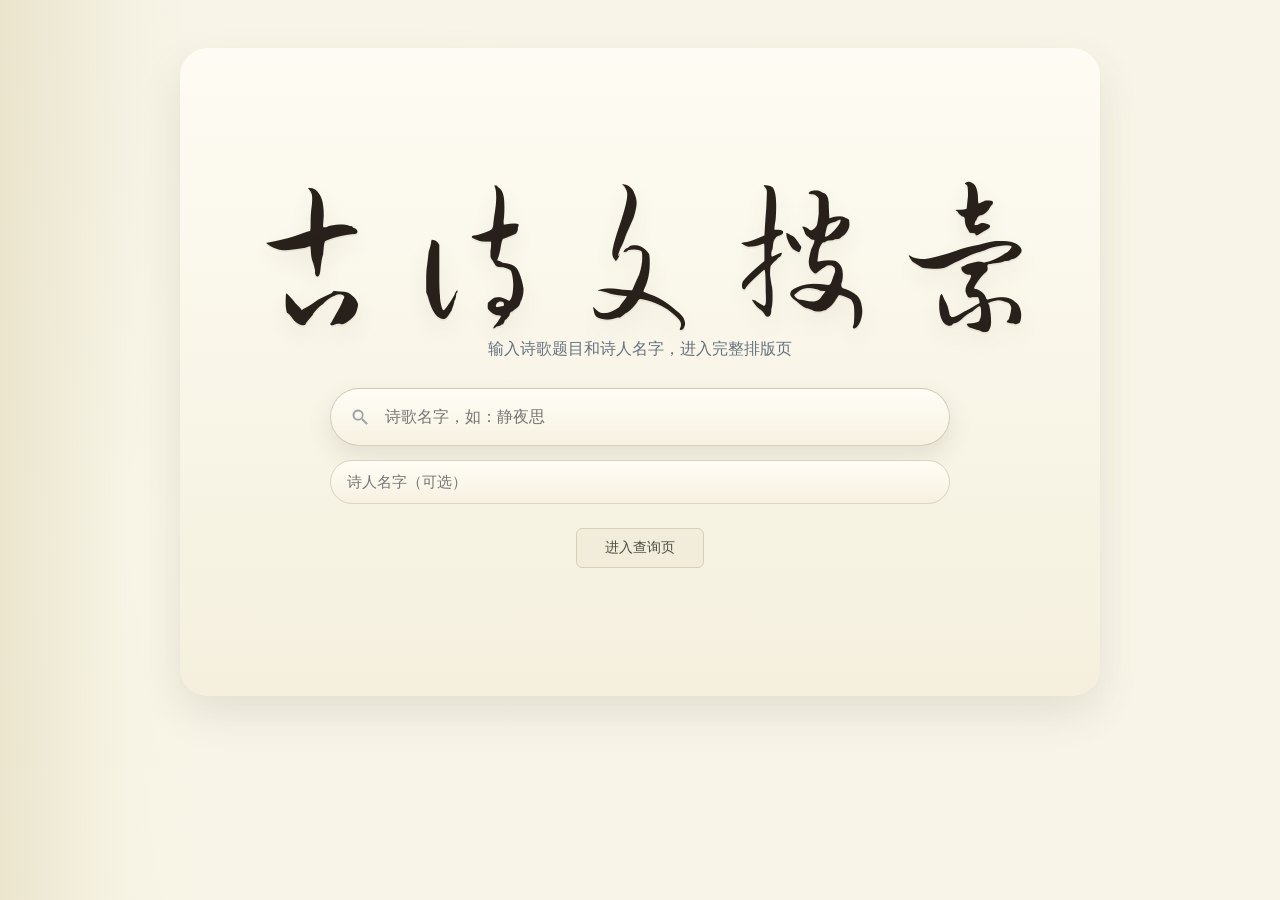
==== index.html @ 296f298b "initial commit" ====
<!DOCTYPE html>
<html lang="zh-CN">
<head>
  <meta charset="UTF-8" />
  <meta name="viewport" content="width=device-width, initial-scale=1.0" />
  <title>古诗文搜索</title>
  <link rel="preconnect" href="https://fonts.googleapis.com" />
  <link rel="preconnect" href="https://fonts.gstatic.com" crossorigin />
  <link href="https://fonts.googleapis.com/css2?family=Liu+Jian+Mao+Cao&display=swap" rel="stylesheet" />
  <link rel="stylesheet" href="./home.css" />
</head>
<body>
  <main class="home-page">
    <section class="hero">
      <h1 class="hero-logo" aria-label="古诗文搜索">古诗文搜索</h1>
      <p class="hero-copy">输入诗歌题目和诗人名字，进入完整排版页</p>

      <div class="search-shell">
        <label class="search-bar" for="searchTitle">
          <svg class="search-icon" viewBox="0 0 24 24" aria-hidden="true">
            <path d="M15.5 14h-.79l-.28-.27a6 6 0 1 0-.71.71l.27.28v.79L19 20.5 20.5 19zM10 14a4 4 0 1 1 0-8 4 4 0 0 1 0 8z"></path>
          </svg>
          <input id="searchTitle" class="search-input" type="text" placeholder="诗歌名字，如：静夜思" autocomplete="off" />
        </label>

        <input id="searchAuthor" class="author-input" type="text" placeholder="诗人名字（可选）" autocomplete="off" />

        <div class="search-actions">
          <button id="searchButton" class="search-button" type="button">进入查询页</button>
        </div>
      </div>
    </section>
  </main>

  <script src="./home.js"></script>
</body>
</html>
---- home.css ----
:root {
  --text: #1f2630;
  --muted: #65717f;
  --border: #d9d3c0;
  --border-soft: #e9e3d2;
  --paper: #f8f5e8;
  --paper-glow: #fffdf6;
  --paper-deep: #f4efdc;
  --button-bg: #f2ecda;
  --button-border: #d7cfb7;
  --blue: #4285f4;
  --red: #ea4335;
  --yellow: #fbbc05;
  --green: #34a853;
}

* {
  box-sizing: border-box;
}

html,
body {
  margin: 0;
  min-height: 100%;
  background:
    linear-gradient(90deg, rgba(234, 228, 204, 0.92), rgba(248, 245, 232, 0.55) 10%, rgba(248, 245, 232, 0.98) 16%),
    radial-gradient(circle at top left, rgba(211, 199, 163, 0.32), transparent 36%),
    linear-gradient(180deg, #faf7ed, #f6f1de);
  color: var(--text);
  font-family: Arial, "PingFang SC", "Microsoft YaHei", sans-serif;
}

body {
  display: flex;
  justify-content: center;
}

.home-page {
  width: min(100%, 960px);
  padding: 48px 20px 72px;
}

.hero {
  min-height: 72vh;
  display: flex;
  flex-direction: column;
  align-items: center;
  justify-content: center;
  text-align: center;
  border-radius: 28px;
  background: linear-gradient(180deg, rgba(255, 253, 246, 0.78), rgba(244, 239, 220, 0.88));
  box-shadow: 0 18px 40px rgba(83, 74, 48, 0.12);
}

.hero-logo {
  margin: 0;
  font-family: "Liu Jian Mao Cao", "STXingkai", "Xingkai SC", "STKaiti", serif;
  font-size: clamp(84px, 14vw, 156px);
  font-weight: 400;
  letter-spacing: 0.02em;
  line-height: 0.95;
  color: rgba(31, 24, 18, 0.96);
  text-shadow:
    0 2px 0 rgba(70, 54, 35, 0.06),
    0 10px 22px rgba(83, 74, 48, 0.08);
}

.hero-copy {
  margin: 14px 0 28px;
  font-size: 16px;
  color: var(--muted);
}

.search-shell {
  width: min(100%, 620px);
}

.search-bar {
  display: flex;
  align-items: center;
  gap: 12px;
  width: 100%;
  height: 58px;
  padding: 0 18px;
  border: 1px solid var(--border);
  border-radius: 29px;
  background: linear-gradient(180deg, rgba(255, 253, 246, 0.98), rgba(246, 240, 224, 0.92));
  transition: box-shadow 180ms ease, border-color 180ms ease;
}

.search-bar:hover,
.search-bar:focus-within,
.author-input:hover,
.author-input:focus {
  border-color: rgba(150, 140, 112, 0.4);
  box-shadow: 0 10px 24px rgba(83, 74, 48, 0.12);
}

.search-icon {
  width: 22px;
  height: 22px;
  fill: #9aa0a6;
  flex: 0 0 auto;
}

.search-input,
.author-input {
  width: 100%;
  border: none;
  outline: none;
  color: var(--text);
  background: transparent;
}

.search-input {
  font-size: 16px;
}

.author-input {
  margin-top: 14px;
  height: 44px;
  padding: 0 16px;
  border: 1px solid var(--border);
  border-radius: 22px;
  background: linear-gradient(180deg, rgba(255, 253, 246, 0.98), rgba(246, 240, 224, 0.92));
  font-size: 15px;
}

.search-actions {
  margin-top: 24px;
}

.search-button {
  min-width: 128px;
  height: 40px;
  padding: 0 18px;
  border: 1px solid var(--button-border);
  border-radius: 6px;
  background: var(--button-bg);
  color: #4a4f46;
  font-size: 14px;
  cursor: pointer;
}

.search-button:hover {
  border-color: rgba(150, 140, 112, 0.6);
  box-shadow: 0 8px 18px rgba(83, 74, 48, 0.12);
}

@media (max-width: 640px) {
  .home-page {
    padding: 32px 16px 48px;
  }

  .hero {
    min-height: 60vh;
  }

  .hero-copy {
    font-size: 14px;
  }
}
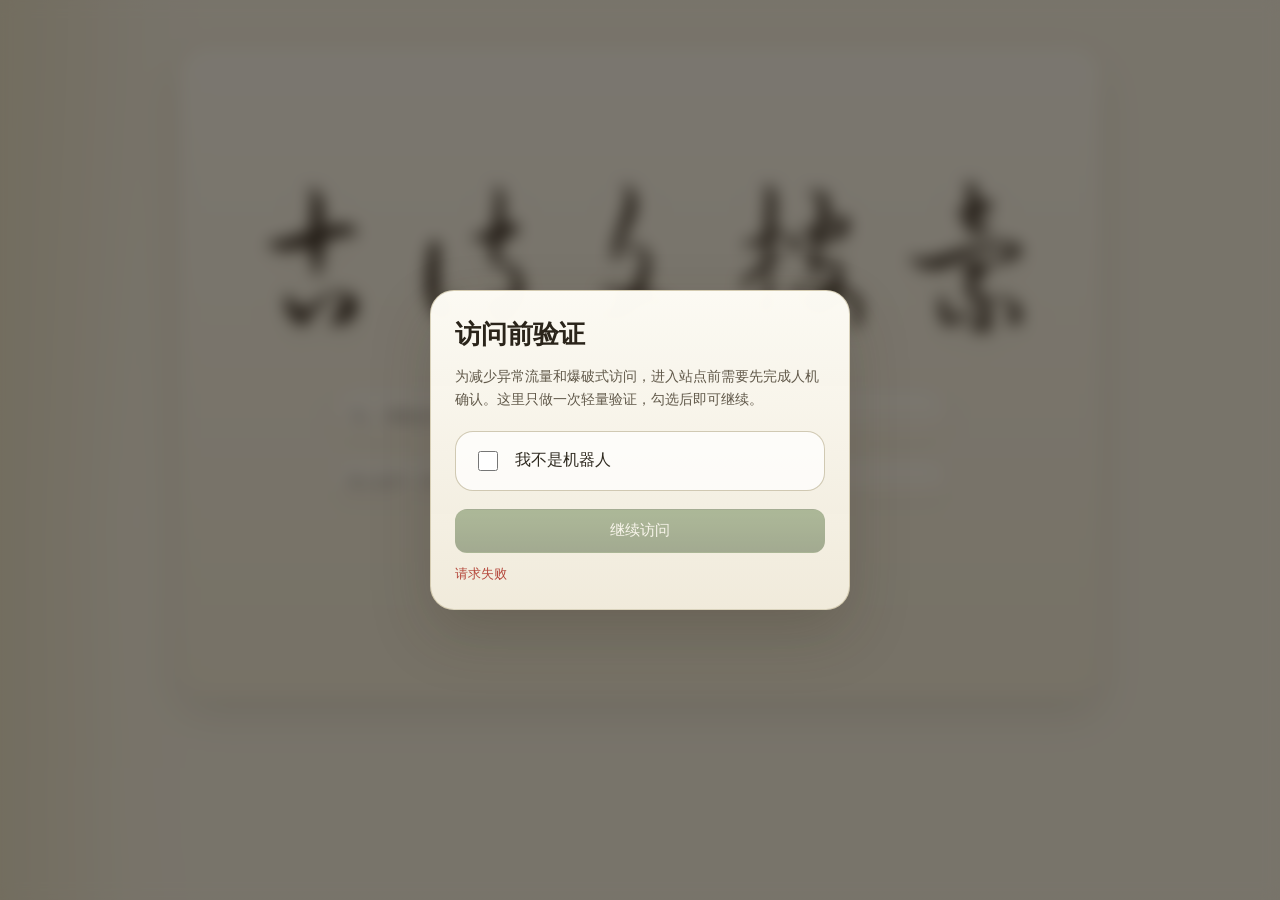
==== commit ebb8dbf5: "Add human verification gate and ignore runtime artifacts" ====
--- a/index.html
+++ b/index.html
@@ -8,6 +8,7 @@
   <link rel="preconnect" href="https://fonts.gstatic.com" crossorigin />
   <link href="https://fonts.googleapis.com/css2?family=Liu+Jian+Mao+Cao&display=swap" rel="stylesheet" />
   <link rel="stylesheet" href="./home.css" />
+  <link rel="stylesheet" href="./human-verification.css" />
 </head>
 <body>
   <main class="home-page">
@@ -32,6 +33,20 @@
     </section>
   </main>
 
+  <div id="humanVerificationOverlay" class="human-verification-overlay" aria-modal="true" role="dialog" aria-labelledby="humanVerificationTitle">
+    <div class="human-verification-card">
+      <h2 id="humanVerificationTitle" class="human-verification-title">访问前验证</h2>
+      <p class="human-verification-copy">为减少异常流量和爆破式访问，进入站点前需要先完成人机确认。这里只做一次轻量验证，勾选后即可继续。</p>
+      <label class="human-verification-check" for="humanVerificationCheckbox">
+        <input id="humanVerificationCheckbox" type="checkbox" />
+        <span>我不是机器人</span>
+      </label>
+      <button id="humanVerificationButton" class="human-verification-action" type="button" disabled>继续访问</button>
+      <div id="humanVerificationMessage" class="human-verification-message"></div>
+    </div>
+  </div>
+
+  <script src="./human-verification.js"></script>
   <script src="./home.js"></script>
 </body>
 </html>
--- a/human-verification.css
+++ b/human-verification.css
@@ -0,0 +1,99 @@
+:root {
+  --human-overlay-bg: rgba(28, 24, 17, 0.58);
+  --human-card-bg: linear-gradient(180deg, rgba(255, 253, 246, 0.98), rgba(246, 240, 224, 0.96));
+  --human-card-border: rgba(180, 167, 128, 0.48);
+  --human-card-shadow: 0 24px 60px rgba(54, 44, 28, 0.22);
+  --human-accent: #56753d;
+  --human-accent-deep: #405730;
+  --human-danger: #b5483c;
+}
+
+.human-verification-overlay {
+  position: fixed;
+  inset: 0;
+  z-index: 120;
+  display: none;
+  align-items: center;
+  justify-content: center;
+  padding: 24px;
+  background: var(--human-overlay-bg);
+  backdrop-filter: blur(8px);
+}
+
+.human-verification-overlay.is-active {
+  display: flex;
+}
+
+.human-verification-card {
+  width: min(100%, 420px);
+  padding: 28px 24px 24px;
+  border: 1px solid var(--human-card-border);
+  border-radius: 24px;
+  background: var(--human-card-bg);
+  box-shadow: var(--human-card-shadow);
+}
+
+.human-verification-title {
+  margin: 0;
+  font-size: 26px;
+  line-height: 1.2;
+  color: #2a241a;
+}
+
+.human-verification-copy {
+  margin: 14px 0 0;
+  color: #61594a;
+  font-size: 14px;
+  line-height: 1.65;
+}
+
+.human-verification-check {
+  display: flex;
+  align-items: center;
+  gap: 14px;
+  margin-top: 20px;
+  padding: 16px 18px;
+  border: 1px solid rgba(183, 173, 140, 0.64);
+  border-radius: 18px;
+  background: rgba(255, 255, 255, 0.72);
+}
+
+.human-verification-check input {
+  width: 20px;
+  height: 20px;
+  accent-color: var(--human-accent);
+  cursor: pointer;
+}
+
+.human-verification-check span {
+  font-size: 16px;
+  color: #2f2a20;
+}
+
+.human-verification-action {
+  width: 100%;
+  height: 44px;
+  margin-top: 18px;
+  border: 1px solid rgba(78, 103, 55, 0.28);
+  border-radius: 12px;
+  background: linear-gradient(180deg, var(--human-accent), var(--human-accent-deep));
+  color: #fffdf7;
+  font-size: 15px;
+  cursor: pointer;
+}
+
+.human-verification-action:disabled {
+  opacity: 0.45;
+  cursor: not-allowed;
+}
+
+.human-verification-message {
+  min-height: 20px;
+  margin-top: 12px;
+  color: #61594a;
+  font-size: 13px;
+}
+
+.human-verification-message.is-error {
+  color: var(--human-danger);
+}
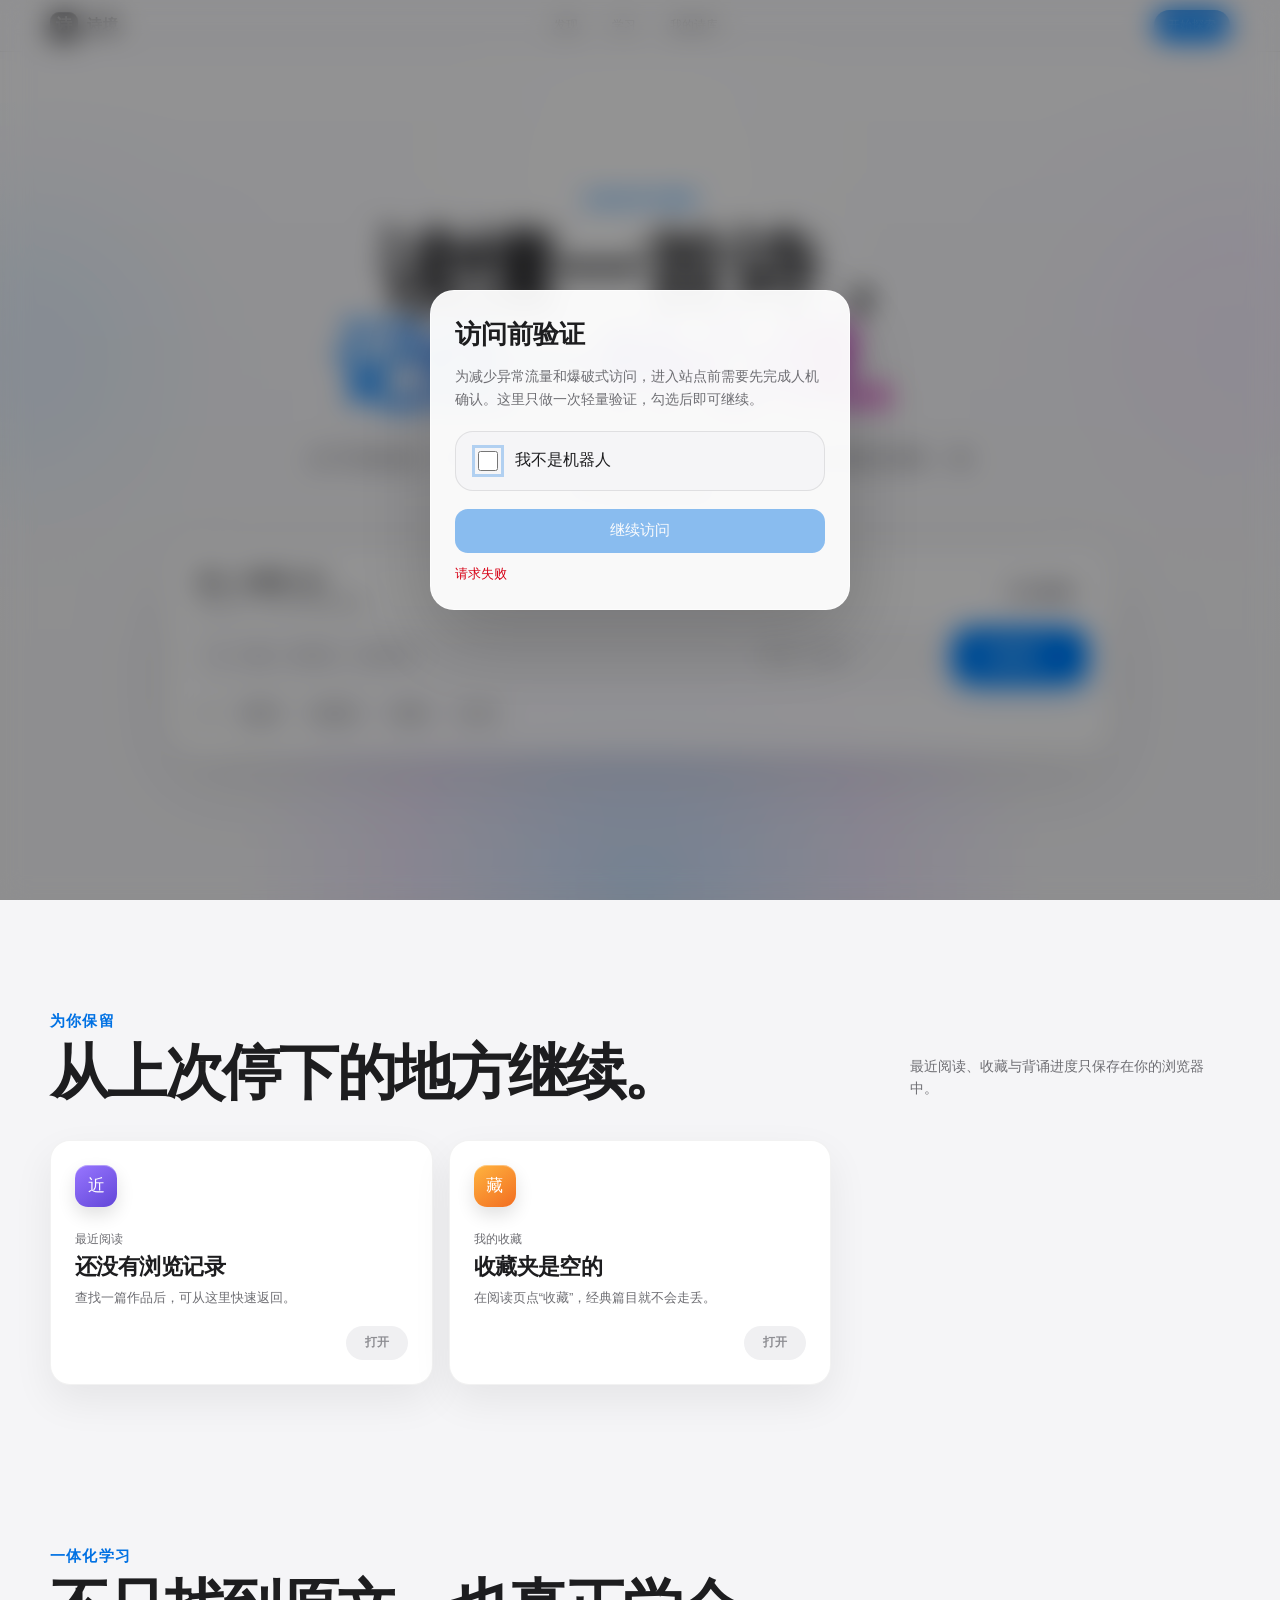
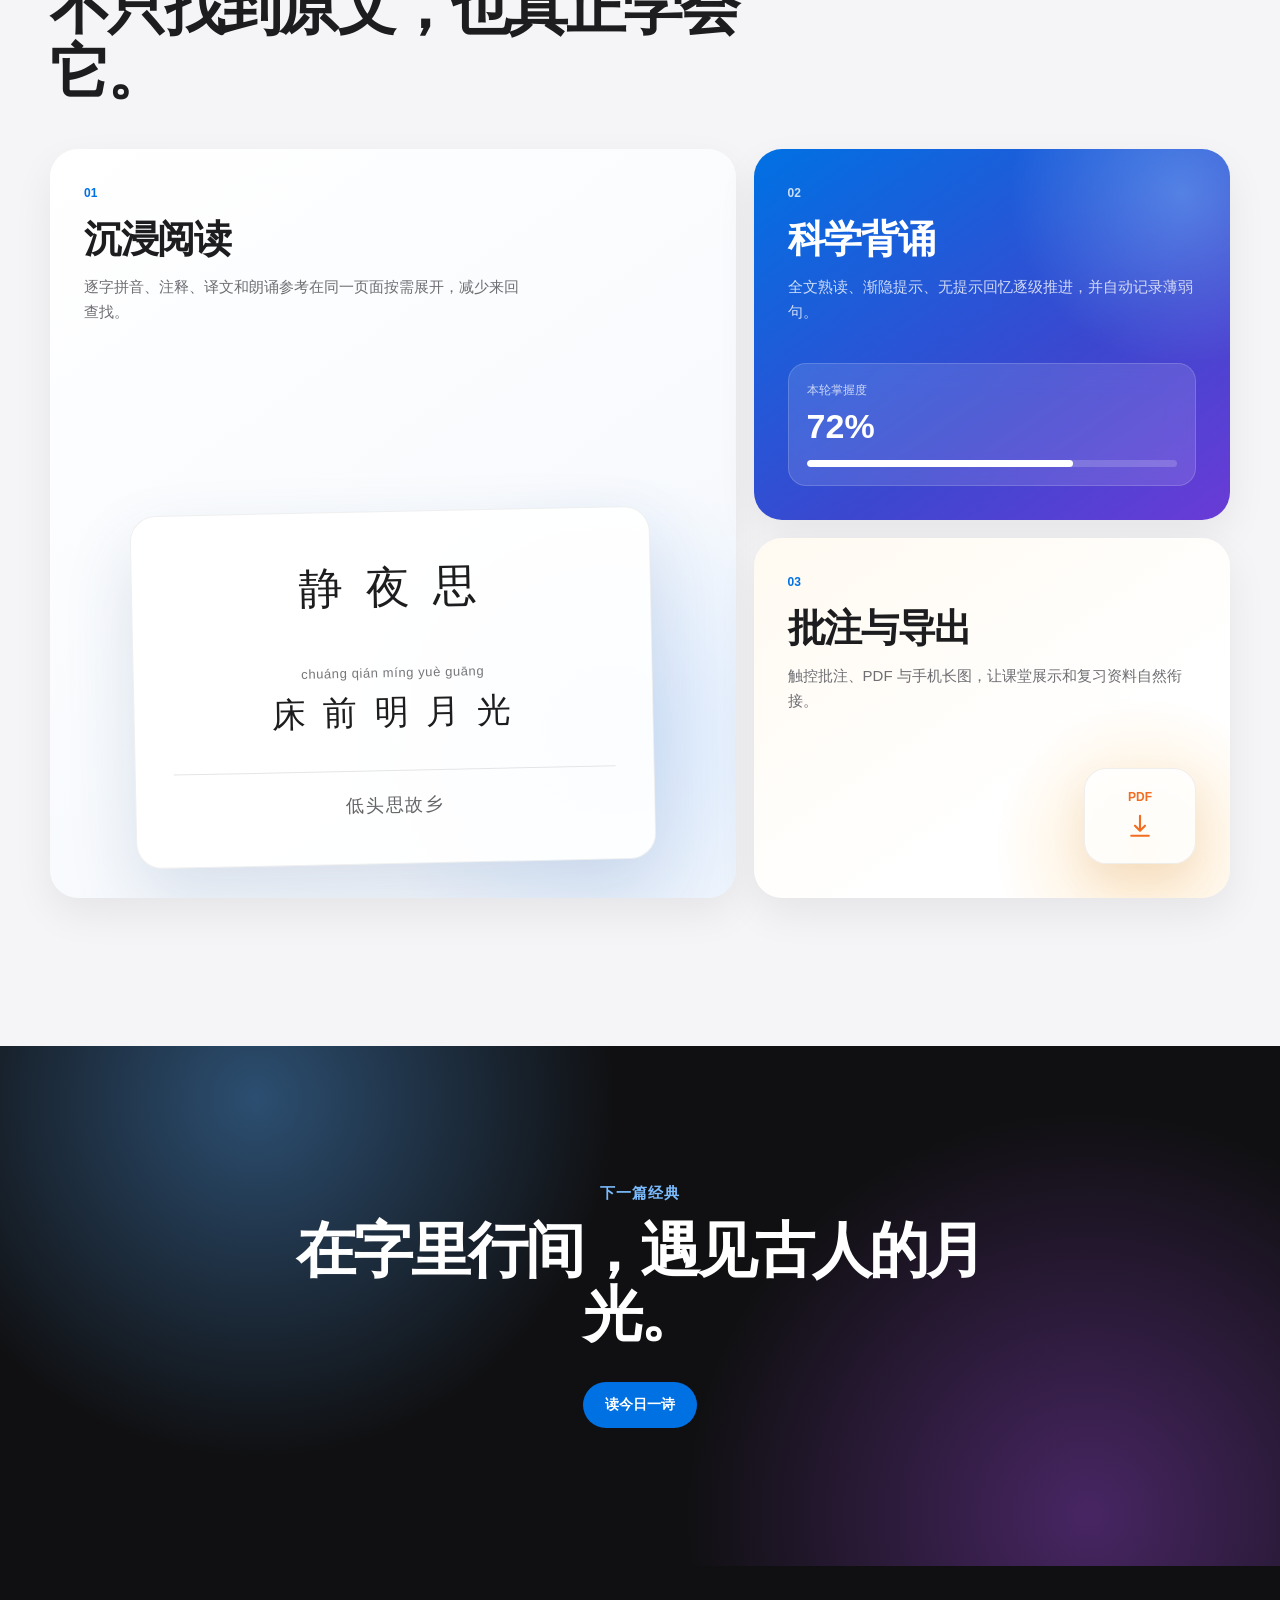
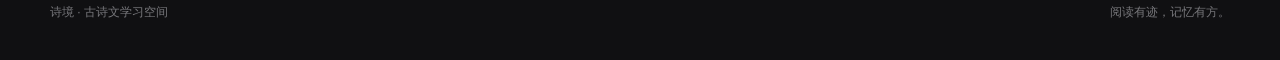
==== commit c49efb84: "Improve responsive design and recitation" ====
--- a/index.html
+++ b/index.html
@@ -2,36 +2,181 @@
 <html lang="zh-CN">
 <head>
   <meta charset="UTF-8" />
-  <meta name="viewport" content="width=device-width, initial-scale=1.0" />
-  <title>古诗文搜索</title>
-  <link rel="preconnect" href="https://fonts.googleapis.com" />
-  <link rel="preconnect" href="https://fonts.gstatic.com" crossorigin />
-  <link href="https://fonts.googleapis.com/css2?family=Liu+Jian+Mao+Cao&display=swap" rel="stylesheet" />
-  <link rel="stylesheet" href="./home.css" />
-  <link rel="stylesheet" href="./human-verification.css" />
+  <meta name="viewport" content="width=device-width, initial-scale=1.0, viewport-fit=cover" />
+  <meta name="theme-color" content="#f5f5f7" />
+  <meta name="description" content="检索、阅读与科学背诵古诗文的轻量学习空间。" />
+  <title>诗境 · 古诗文学习空间</title>
+  <link rel="stylesheet" href="./home.css?v=20260712" />
+  <link rel="stylesheet" href="./human-verification.css?v=20260712" />
 </head>
 <body>
-  <main class="home-page">
-    <section class="hero">
-      <h1 class="hero-logo" aria-label="古诗文搜索">古诗文搜索</h1>
-      <p class="hero-copy">输入诗歌题目和诗人名字，进入完整排版页</p>
+  <a class="skip-link" href="#mainContent">跳到主要内容</a>
 
-      <div class="search-shell">
-        <label class="search-bar" for="searchTitle">
-          <svg class="search-icon" viewBox="0 0 24 24" aria-hidden="true">
-            <path d="M15.5 14h-.79l-.28-.27a6 6 0 1 0-.71.71l.27.28v.79L19 20.5 20.5 19zM10 14a4 4 0 1 1 0-8 4 4 0 0 1 0 8z"></path>
-          </svg>
-          <input id="searchTitle" class="search-input" type="text" placeholder="诗歌名字，如：静夜思" autocomplete="off" />
-        </label>
+  <nav class="site-nav" aria-label="主导航">
+    <a class="brand" href="./index.html" aria-label="诗境首页">
+      <span class="brand-mark" aria-hidden="true">诗</span>
+      <span>诗境</span>
+    </a>
+    <div class="nav-links">
+      <a href="#discover">发现</a>
+      <a href="#learning">学习</a>
+      <a href="#library">我的诗库</a>
+    </div>
+    <a class="nav-cta" href="#searchPanel">开始探索</a>
+  </nav>
 
-        <input id="searchAuthor" class="author-input" type="text" placeholder="诗人名字（可选）" autocomplete="off" />
+  <main id="mainContent" class="home-page">
+    <section class="hero" id="discover">
+      <div class="hero-aura hero-aura-one" aria-hidden="true"></div>
+      <div class="hero-aura hero-aura-two" aria-hidden="true"></div>
+      <p class="eyebrow">古诗文学习空间</p>
+      <h1>读懂一首诗，<br /><span>记住一种心境。</span></h1>
+      <p class="hero-copy">从可靠检索、逐字拼音到主动回忆训练，让每一次阅读都更清晰，每一次背诵都更有效。</p>
 
-        <div class="search-actions">
-          <button id="searchButton" class="search-button" type="button">进入查询页</button>
+      <div id="searchPanel" class="search-panel">
+        <div class="search-panel-head">
+          <div>
+            <span class="search-label">现在，想读哪一篇？</span>
+            <span class="search-hint">题目必填，作者可帮助精准匹配</span>
+          </div>
+          <span class="search-badge">500+ 篇经典</span>
+        </div>
+
+        <div class="search-fields">
+          <label class="search-field search-field-primary" for="searchTitle">
+            <svg class="search-icon" viewBox="0 0 24 24" aria-hidden="true">
+              <path d="M15.5 14h-.79l-.28-.27a6 6 0 1 0-.71.71l.27.28v.79L19 20.5 20.5 19zM10 14a4 4 0 1 1 0-8 4 4 0 0 1 0 8z"></path>
+            </svg>
+            <span class="sr-only">作品题目</span>
+            <input id="searchTitle" class="search-input" type="text" placeholder="例如：静夜思、岳阳楼记" autocomplete="off" enterkeyhint="search" />
+          </label>
+
+          <label class="search-field search-field-author" for="searchAuthor">
+            <span class="sr-only">作者</span>
+            <input id="searchAuthor" class="author-input" type="text" placeholder="作者（可选）" autocomplete="off" enterkeyhint="search" />
+          </label>
+
+          <button id="searchButton" class="search-button" type="button">
+            <span>开始阅读</span>
+            <svg viewBox="0 0 20 20" aria-hidden="true"><path d="m7.5 4.5 5.5 5.5-5.5 5.5" /></svg>
+          </button>
+        </div>
+
+        <div class="quick-searches" aria-label="热门作品">
+          <span>热门</span>
+          <button type="button" data-title="静夜思" data-author="李白">静夜思</button>
+          <button type="button" data-title="岳阳楼记" data-author="范仲淹">岳阳楼记</button>
+          <button type="button" data-title="赤壁赋" data-author="苏轼">赤壁赋</button>
+          <button type="button" data-title="木兰诗" data-author="">木兰诗</button>
+        </div>
+        <p id="searchMessage" class="search-message" role="status" aria-live="polite"></p>
+      </div>
+    </section>
+
+    <section id="library" class="personal-section" aria-labelledby="personalTitle">
+      <div class="section-heading">
+        <div>
+          <p class="eyebrow">为你保留</p>
+          <h2 id="personalTitle">从上次停下的地方继续。</h2>
+        </div>
+        <p>最近阅读、收藏与背诵进度只保存在你的浏览器中。</p>
+      </div>
+
+      <div class="personal-grid">
+        <article id="continueReciteCard" class="personal-card continue-card" hidden>
+          <div class="card-icon card-icon-blue" aria-hidden="true">续</div>
+          <div class="personal-card-copy">
+            <span class="card-kicker">继续背诵</span>
+            <h3 id="continueReciteTitle">尚无背诵进度</h3>
+            <p id="continueReciteMeta">开始一次背诵训练后，这里会记住进度。</p>
+          </div>
+          <button id="continueReciteButton" class="card-action" type="button">继续</button>
+        </article>
+
+        <article class="personal-card">
+          <div class="card-icon card-icon-violet" aria-hidden="true">近</div>
+          <div class="personal-card-copy">
+            <span class="card-kicker">最近阅读</span>
+            <h3 id="recentTitle">还没有浏览记录</h3>
+            <p id="recentMeta">查找一篇作品后，可从这里快速返回。</p>
+          </div>
+          <button id="recentButton" class="card-action" type="button" disabled>打开</button>
+        </article>
+
+        <article class="personal-card">
+          <div class="card-icon card-icon-orange" aria-hidden="true">藏</div>
+          <div class="personal-card-copy">
+            <span class="card-kicker">我的收藏</span>
+            <h3 id="favoriteTitle">收藏夹是空的</h3>
+            <p id="favoriteMeta">在阅读页点“收藏”，经典篇目就不会走丢。</p>
+          </div>
+          <button id="favoriteButton" class="card-action" type="button" disabled>打开</button>
+        </article>
+      </div>
+    </section>
+
+    <section id="learning" class="feature-section" aria-labelledby="featureTitle">
+      <div class="section-heading feature-heading">
+        <div>
+          <p class="eyebrow">一体化学习</p>
+          <h2 id="featureTitle">不只找到原文，也真正学会它。</h2>
         </div>
       </div>
+
+      <div class="feature-grid">
+        <article class="feature-card feature-card-large feature-reader">
+          <div class="feature-copy">
+            <span class="feature-number">01</span>
+            <h3>沉浸阅读</h3>
+            <p>逐字拼音、注释、译文和朗诵参考在同一页面按需展开，减少来回查找。</p>
+          </div>
+          <div class="reader-demo" aria-hidden="true">
+            <div class="demo-line demo-title">静 夜 思</div>
+            <div class="demo-pinyin">chuáng qián míng yuè guāng</div>
+            <div class="demo-poem">床 前 明 月 光</div>
+            <div class="demo-divider"></div>
+            <div class="demo-note">低头思故乡</div>
+          </div>
+        </article>
+
+        <article class="feature-card feature-recite">
+          <div class="feature-copy">
+            <span class="feature-number">02</span>
+            <h3>科学背诵</h3>
+            <p>全文熟读、渐隐提示、无提示回忆逐级推进，并自动记录薄弱句。</p>
+          </div>
+          <div class="progress-demo" aria-hidden="true">
+            <span>本轮掌握度</span>
+            <strong>72%</strong>
+            <div><i></i></div>
+          </div>
+        </article>
+
+        <article class="feature-card feature-export">
+          <div class="feature-copy">
+            <span class="feature-number">03</span>
+            <h3>批注与导出</h3>
+            <p>触控批注、PDF 与手机长图，让课堂展示和复习资料自然衔接。</p>
+          </div>
+          <div class="export-symbol" aria-hidden="true">
+            <span>PDF</span>
+            <svg viewBox="0 0 24 24"><path d="M12 3v12m0 0 4-4m-4 4-4-4M5 19h14" /></svg>
+          </div>
+        </article>
+      </div>
+    </section>
+
+    <section class="closing-cta">
+      <p class="eyebrow">下一篇经典</p>
+      <h2>在字里行间，遇见古人的月光。</h2>
+      <button id="dailyPoemButton" type="button">读今日一诗</button>
     </section>
   </main>
+
+  <footer class="site-footer">
+    <span>诗境 · 古诗文学习空间</span>
+    <span>阅读有迹，记忆有方。</span>
+  </footer>
 
   <div id="humanVerificationOverlay" class="human-verification-overlay" aria-modal="true" role="dialog" aria-labelledby="humanVerificationTitle">
     <div class="human-verification-card">
@@ -46,7 +191,7 @@
     </div>
   </div>
 
-  <script src="./human-verification.js"></script>
-  <script src="./home.js"></script>
+  <script src="./human-verification.js?v=20260712"></script>
+  <script src="./home.js?v=20260712"></script>
 </body>
 </html>
--- a/home.css
+++ b/home.css
@@ -1,162 +1,1016 @@
 :root {
-  --text: #1f2630;
-  --muted: #65717f;
-  --border: #d9d3c0;
-  --border-soft: #e9e3d2;
-  --paper: #f8f5e8;
-  --paper-glow: #fffdf6;
-  --paper-deep: #f4efdc;
-  --button-bg: #f2ecda;
-  --button-border: #d7cfb7;
-  --blue: #4285f4;
-  --red: #ea4335;
-  --yellow: #fbbc05;
-  --green: #34a853;
+  color-scheme: light;
+  --page: #f5f5f7;
+  --surface: rgba(255, 255, 255, 0.82);
+  --surface-solid: #ffffff;
+  --text: #1d1d1f;
+  --muted: #6e6e73;
+  --muted-strong: #515154;
+  --line: rgba(29, 29, 31, 0.1);
+  --blue: #0071e3;
+  --blue-hover: #0077ed;
+  --radius-xl: 36px;
+  --radius-lg: 28px;
+  --radius-md: 20px;
+  --shadow-lg: 0 28px 80px rgba(0, 0, 0, 0.08);
+  --shadow-md: 0 16px 40px rgba(0, 0, 0, 0.065);
 }
 
 * {
   box-sizing: border-box;
 }
 
-html,
+html {
+  scroll-behavior: smooth;
+  scroll-padding-top: 74px;
+}
+
 body {
   margin: 0;
+  min-width: 320px;
   min-height: 100%;
-  background:
-    linear-gradient(90deg, rgba(234, 228, 204, 0.92), rgba(248, 245, 232, 0.55) 10%, rgba(248, 245, 232, 0.98) 16%),
-    radial-gradient(circle at top left, rgba(211, 199, 163, 0.32), transparent 36%),
-    linear-gradient(180deg, #faf7ed, #f6f1de);
+  overflow-x: hidden;
   color: var(--text);
-  font-family: Arial, "PingFang SC", "Microsoft YaHei", sans-serif;
-}
-
-body {
-  display: flex;
+  background: var(--page);
+  font-family: -apple-system, BlinkMacSystemFont, "SF Pro Display", "SF Pro Text", "PingFang SC", "Helvetica Neue", Arial, sans-serif;
+  -webkit-font-smoothing: antialiased;
+}
+
+button,
+input {
+  font: inherit;
+}
+
+button,
+a {
+  -webkit-tap-highlight-color: transparent;
+}
+
+button:focus-visible,
+a:focus-visible,
+input:focus-visible {
+  outline: 3px solid rgba(0, 113, 227, 0.28);
+  outline-offset: 3px;
+}
+
+.sr-only {
+  position: absolute;
+  width: 1px;
+  height: 1px;
+  padding: 0;
+  margin: -1px;
+  overflow: hidden;
+  clip: rect(0, 0, 0, 0);
+  white-space: nowrap;
+  border: 0;
+}
+
+.skip-link {
+  position: fixed;
+  top: 8px;
+  left: 12px;
+  z-index: 200;
+  padding: 10px 14px;
+  border-radius: 12px;
+  color: #fff;
+  background: var(--blue);
+  transform: translateY(-140%);
+  transition: transform 160ms ease;
+}
+
+.skip-link:focus {
+  transform: translateY(0);
+}
+
+.site-nav {
+  position: sticky;
+  top: 0;
+  z-index: 50;
+  height: 52px;
+  display: flex;
+  align-items: center;
+  justify-content: space-between;
+  gap: 24px;
+  width: 100%;
+  padding: 0 max(22px, calc((100vw - 1180px) / 2));
+  border-bottom: 1px solid rgba(29, 29, 31, 0.06);
+  background: rgba(250, 250, 252, 0.82);
+  backdrop-filter: saturate(180%) blur(22px);
+  -webkit-backdrop-filter: saturate(180%) blur(22px);
+}
+
+.brand {
+  display: inline-flex;
+  align-items: center;
+  gap: 9px;
+  color: var(--text);
+  text-decoration: none;
+  font-size: 15px;
+  font-weight: 650;
+  letter-spacing: 0.04em;
+  white-space: nowrap;
+}
+
+.brand-mark {
+  width: 28px;
+  height: 28px;
+  display: grid;
+  place-items: center;
+  border-radius: 9px;
+  color: #fff;
+  background: linear-gradient(145deg, #1d1d1f, #515154);
+  font-family: "Songti SC", "STSong", serif;
+  font-size: 16px;
+  box-shadow: inset 0 1px rgba(255, 255, 255, 0.28), 0 4px 12px rgba(0, 0, 0, 0.12);
+}
+
+.nav-links {
+  display: flex;
+  align-items: center;
   justify-content: center;
+  gap: 34px;
+}
+
+.nav-links a,
+.nav-cta {
+  color: rgba(29, 29, 31, 0.82);
+  text-decoration: none;
+  font-size: 12px;
+}
+
+.nav-links a:hover {
+  color: var(--blue);
+}
+
+.nav-cta {
+  padding: 7px 14px;
+  border-radius: 999px;
+  color: #fff;
+  background: var(--blue);
+  transition: background 160ms ease, transform 160ms ease;
+}
+
+.nav-cta:hover {
+  background: var(--blue-hover);
+  transform: translateY(-1px);
 }
 
 .home-page {
-  width: min(100%, 960px);
-  padding: 48px 20px 72px;
+  width: 100%;
 }
 
 .hero {
-  min-height: 72vh;
+  position: relative;
+  isolation: isolate;
+  min-height: min(850px, calc(100svh - 52px));
   display: flex;
   flex-direction: column;
   align-items: center;
   justify-content: center;
+  padding: 96px max(20px, env(safe-area-inset-left)) 104px;
+  overflow: hidden;
   text-align: center;
-  border-radius: 28px;
-  background: linear-gradient(180deg, rgba(255, 253, 246, 0.78), rgba(244, 239, 220, 0.88));
-  box-shadow: 0 18px 40px rgba(83, 74, 48, 0.12);
-}
-
-.hero-logo {
+  background:
+    radial-gradient(circle at 50% 18%, rgba(255, 255, 255, 0.98), transparent 28%),
+    linear-gradient(180deg, #fbfbfd 0%, #f5f5f7 72%, #f5f5f7 100%);
+}
+
+.hero::after {
+  content: "";
+  position: absolute;
+  z-index: -2;
+  left: 50%;
+  bottom: -270px;
+  width: min(1000px, 112vw);
+  height: 560px;
+  border-radius: 50%;
+  transform: translateX(-50%);
+  background: radial-gradient(circle, rgba(0, 113, 227, 0.16), rgba(132, 74, 246, 0.08) 42%, transparent 70%);
+  filter: blur(8px);
+}
+
+.hero-aura {
+  position: absolute;
+  z-index: -1;
+  border-radius: 50%;
+  opacity: 0.52;
+  filter: blur(64px);
+  pointer-events: none;
+}
+
+.hero-aura-one {
+  top: 18%;
+  left: -120px;
+  width: 280px;
+  height: 280px;
+  background: rgba(108, 185, 255, 0.2);
+}
+
+.hero-aura-two {
+  top: 14%;
+  right: -110px;
+  width: 300px;
+  height: 300px;
+  background: rgba(196, 143, 255, 0.16);
+}
+
+.eyebrow {
+  margin: 0 0 16px;
+  color: var(--blue);
+  font-size: 15px;
+  font-weight: 650;
+  letter-spacing: 0.08em;
+}
+
+.hero h1 {
+  max-width: 980px;
   margin: 0;
-  font-family: "Liu Jian Mao Cao", "STXingkai", "Xingkai SC", "STKaiti", serif;
-  font-size: clamp(84px, 14vw, 156px);
-  font-weight: 400;
-  letter-spacing: 0.02em;
-  line-height: 0.95;
-  color: rgba(31, 24, 18, 0.96);
-  text-shadow:
-    0 2px 0 rgba(70, 54, 35, 0.06),
-    0 10px 22px rgba(83, 74, 48, 0.08);
+  font-size: clamp(48px, 7.2vw, 92px);
+  font-weight: 720;
+  letter-spacing: -0.055em;
+  line-height: 1.02;
+}
+
+.hero h1 span {
+  color: transparent;
+  background: linear-gradient(90deg, #0071e3 8%, #6e5ce6 48%, #c33ca8 90%);
+  background-clip: text;
+  -webkit-background-clip: text;
 }
 
 .hero-copy {
-  margin: 14px 0 28px;
-  font-size: 16px;
+  max-width: 680px;
+  margin: 28px auto 38px;
   color: var(--muted);
-}
-
-.search-shell {
-  width: min(100%, 620px);
-}
-
-.search-bar {
+  font-size: clamp(17px, 2vw, 22px);
+  line-height: 1.58;
+  letter-spacing: 0.005em;
+}
+
+.search-panel {
+  width: min(940px, 100%);
+  padding: 22px;
+  border: 1px solid rgba(255, 255, 255, 0.9);
+  border-radius: var(--radius-lg);
+  background: rgba(255, 255, 255, 0.78);
+  box-shadow: var(--shadow-lg), inset 0 1px 0 rgba(255, 255, 255, 0.9);
+  backdrop-filter: blur(24px) saturate(140%);
+  -webkit-backdrop-filter: blur(24px) saturate(140%);
+  text-align: left;
+}
+
+.search-panel-head {
   display: flex;
   align-items: center;
-  gap: 12px;
-  width: 100%;
-  height: 58px;
-  padding: 0 18px;
-  border: 1px solid var(--border);
-  border-radius: 29px;
-  background: linear-gradient(180deg, rgba(255, 253, 246, 0.98), rgba(246, 240, 224, 0.92));
-  transition: box-shadow 180ms ease, border-color 180ms ease;
-}
-
-.search-bar:hover,
-.search-bar:focus-within,
-.author-input:hover,
-.author-input:focus {
-  border-color: rgba(150, 140, 112, 0.4);
-  box-shadow: 0 10px 24px rgba(83, 74, 48, 0.12);
+  justify-content: space-between;
+  gap: 16px;
+  padding: 0 4px 16px;
+}
+
+.search-label,
+.search-hint {
+  display: block;
+}
+
+.search-label {
+  color: var(--text);
+  font-size: 15px;
+  font-weight: 650;
+}
+
+.search-hint {
+  margin-top: 4px;
+  color: var(--muted);
+  font-size: 12px;
+}
+
+.search-badge {
+  flex: 0 0 auto;
+  padding: 7px 11px;
+  border-radius: 999px;
+  color: #4a4a4e;
+  background: #f0f0f2;
+  font-size: 11px;
+  font-weight: 600;
+}
+
+.search-fields {
+  display: grid;
+  grid-template-columns: minmax(0, 1fr) minmax(160px, 0.36fr) auto;
+  gap: 10px;
+}
+
+.search-field {
+  min-width: 0;
+  height: 56px;
+  display: flex;
+  align-items: center;
+  border: 1px solid var(--line);
+  border-radius: 16px;
+  background: rgba(245, 245, 247, 0.86);
+  transition: border-color 160ms ease, box-shadow 160ms ease, background 160ms ease;
+}
+
+.search-field:focus-within {
+  border-color: rgba(0, 113, 227, 0.5);
+  background: #fff;
+  box-shadow: 0 0 0 4px rgba(0, 113, 227, 0.1);
+}
+
+.search-field-primary {
+  gap: 11px;
+  padding: 0 16px;
+}
+
+.search-field-author {
+  padding: 0 14px;
 }
 
 .search-icon {
-  width: 22px;
-  height: 22px;
-  fill: #9aa0a6;
+  width: 21px;
+  height: 21px;
   flex: 0 0 auto;
+  fill: #818186;
 }
 
 .search-input,
 .author-input {
   width: 100%;
-  border: none;
-  outline: none;
+  min-width: 0;
+  height: 100%;
+  padding: 0;
+  border: 0;
+  outline: 0;
   color: var(--text);
   background: transparent;
-}
-
-.search-input {
   font-size: 16px;
 }
 
-.author-input {
-  margin-top: 14px;
-  height: 44px;
-  padding: 0 16px;
-  border: 1px solid var(--border);
+.search-input::placeholder,
+.author-input::placeholder {
+  color: #8e8e93;
+}
+
+.search-button {
+  min-width: 134px;
+  height: 56px;
+  display: inline-flex;
+  align-items: center;
+  justify-content: center;
+  gap: 5px;
+  padding: 0 20px;
+  border: 0;
+  border-radius: 16px;
+  color: #fff;
+  background: var(--blue);
+  font-size: 15px;
+  font-weight: 600;
+  cursor: pointer;
+  box-shadow: 0 10px 24px rgba(0, 113, 227, 0.22);
+  transition: background 160ms ease, transform 160ms ease, box-shadow 160ms ease;
+}
+
+.search-button:hover {
+  background: var(--blue-hover);
+  transform: translateY(-1px);
+  box-shadow: 0 14px 28px rgba(0, 113, 227, 0.26);
+}
+
+.search-button svg {
+  width: 17px;
+  height: 17px;
+  fill: none;
+  stroke: currentColor;
+  stroke-width: 1.8;
+  stroke-linecap: round;
+  stroke-linejoin: round;
+}
+
+.quick-searches {
+  display: flex;
+  align-items: center;
+  flex-wrap: wrap;
+  gap: 8px;
+  padding: 14px 4px 0;
+}
+
+.quick-searches > span {
+  margin-right: 2px;
+  color: var(--muted);
+  font-size: 12px;
+}
+
+.quick-searches button {
+  min-height: 32px;
+  padding: 0 12px;
+  border: 0;
+  border-radius: 999px;
+  color: var(--muted-strong);
+  background: #f0f0f2;
+  font-size: 12px;
+  cursor: pointer;
+  transition: color 160ms ease, background 160ms ease;
+}
+
+.quick-searches button:hover {
+  color: var(--blue);
+  background: #e8f2fc;
+}
+
+.search-message {
+  min-height: 0;
+  margin: 0;
+  padding: 0 4px;
+  color: #d70015;
+  font-size: 13px;
+}
+
+.search-message:not(:empty) {
+  min-height: 20px;
+  padding-top: 10px;
+}
+
+.personal-section,
+.feature-section {
+  width: min(1180px, calc(100% - 40px));
+  margin: 0 auto;
+  padding: 112px 0 20px;
+}
+
+.section-heading {
+  display: flex;
+  align-items: flex-end;
+  justify-content: space-between;
+  gap: 40px;
+  margin-bottom: 34px;
+}
+
+.section-heading .eyebrow {
+  margin-bottom: 10px;
+}
+
+.section-heading h2,
+.closing-cta h2 {
+  max-width: 790px;
+  margin: 0;
+  font-size: clamp(34px, 5.2vw, 60px);
+  line-height: 1.08;
+  letter-spacing: -0.045em;
+}
+
+.section-heading > p {
+  max-width: 320px;
+  margin: 0 0 6px;
+  color: var(--muted);
+  font-size: 14px;
+  line-height: 1.6;
+}
+
+.personal-grid {
+  display: grid;
+  grid-template-columns: repeat(3, minmax(0, 1fr));
+  gap: 16px;
+}
+
+.personal-card {
+  min-height: 220px;
+  display: flex;
+  flex-direction: column;
+  align-items: flex-start;
+  padding: 24px;
+  border: 1px solid rgba(29, 29, 31, 0.055);
+  border-radius: var(--radius-md);
+  background: var(--surface-solid);
+  box-shadow: var(--shadow-md);
+}
+
+.personal-card[hidden] {
+  display: none;
+}
+
+.card-icon {
+  width: 42px;
+  height: 42px;
+  display: grid;
+  place-items: center;
+  margin-bottom: 22px;
+  border-radius: 13px;
+  color: #fff;
+  font-family: "Songti SC", serif;
+  font-size: 17px;
+  box-shadow: inset 0 1px rgba(255, 255, 255, 0.35), 0 8px 18px rgba(0, 0, 0, 0.12);
+}
+
+.card-icon-blue {
+  background: linear-gradient(145deg, #2f93f5, #0071e3);
+}
+
+.card-icon-violet {
+  background: linear-gradient(145deg, #9876ff, #6246d8);
+}
+
+.card-icon-orange {
+  background: linear-gradient(145deg, #ffb43f, #f26d21);
+}
+
+.personal-card-copy {
+  flex: 1;
+}
+
+.card-kicker {
+  color: var(--muted);
+  font-size: 12px;
+}
+
+.personal-card h3 {
+  margin: 6px 0 7px;
+  font-size: 22px;
+  line-height: 1.22;
+  letter-spacing: -0.025em;
+}
+
+.personal-card p {
+  margin: 0;
+  color: var(--muted);
+  font-size: 13px;
+  line-height: 1.55;
+}
+
+.card-action {
+  align-self: flex-end;
+  min-width: 62px;
+  height: 34px;
+  margin-top: 18px;
+  padding: 0 14px;
+  border: 0;
+  border-radius: 999px;
+  color: var(--blue);
+  background: #e8f2fc;
+  font-size: 12px;
+  font-weight: 600;
+  cursor: pointer;
+}
+
+.card-action:disabled {
+  color: #8e8e93;
+  background: #f0f0f2;
+  cursor: default;
+}
+
+.feature-section {
+  padding-top: 142px;
+}
+
+.feature-heading {
+  margin-bottom: 44px;
+}
+
+.feature-grid {
+  display: grid;
+  grid-template-columns: 1.18fr 0.82fr;
+  gap: 18px;
+}
+
+.feature-card {
+  position: relative;
+  min-height: 360px;
+  display: flex;
+  flex-direction: column;
+  justify-content: space-between;
+  padding: 34px;
+  overflow: hidden;
+  border-radius: var(--radius-lg);
+  background: #fff;
+  box-shadow: var(--shadow-md);
+}
+
+.feature-card-large {
+  grid-row: span 2;
+  min-height: 738px;
+}
+
+.feature-copy {
+  position: relative;
+  z-index: 2;
+}
+
+.feature-number {
+  display: inline-block;
+  margin-bottom: 14px;
+  color: var(--blue);
+  font-size: 12px;
+  font-weight: 700;
+}
+
+.feature-card h3 {
+  margin: 0 0 10px;
+  font-size: clamp(28px, 3vw, 40px);
+  letter-spacing: -0.035em;
+}
+
+.feature-card p {
+  max-width: 440px;
+  margin: 0;
+  color: var(--muted);
+  font-size: 15px;
+  line-height: 1.65;
+}
+
+.feature-reader {
+  background:
+    radial-gradient(circle at 82% 78%, rgba(84, 155, 255, 0.18), transparent 32%),
+    linear-gradient(145deg, #fff 0%, #f3f7fc 100%);
+}
+
+.reader-demo {
+  width: min(520px, 92%);
+  margin: 62px auto 0;
+  padding: 46px 38px;
+  border: 1px solid rgba(29, 29, 31, 0.07);
+  border-radius: 26px;
+  background: rgba(255, 255, 255, 0.9);
+  box-shadow: 0 30px 70px rgba(31, 73, 125, 0.14);
+  transform: rotate(-1.2deg);
+  font-family: "Songti SC", "STSong", serif;
+  text-align: center;
+}
+
+.demo-line {
+  color: var(--text);
+  font-size: clamp(29px, 4vw, 44px);
+  letter-spacing: 0.14em;
+}
+
+.demo-pinyin {
+  margin-top: 48px;
+  color: #77777b;
+  font-family: -apple-system, BlinkMacSystemFont, sans-serif;
+  font-size: 13px;
+  letter-spacing: 0.045em;
+}
+
+.demo-poem {
+  margin-top: 10px;
+  font-size: clamp(23px, 3vw, 34px);
+  letter-spacing: 0.13em;
+}
+
+.demo-divider {
+  width: 100%;
+  height: 1px;
+  margin: 34px 0 22px;
+  background: #e5e5e7;
+}
+
+.demo-note {
+  color: #656569;
+  font-size: 18px;
+  letter-spacing: 0.1em;
+}
+
+.feature-recite {
+  color: #fff;
+  background:
+    radial-gradient(circle at 90% 12%, rgba(145, 209, 255, 0.38), transparent 32%),
+    linear-gradient(145deg, #0071e3, #3c47cf 62%, #6a3bd6);
+}
+
+.feature-recite .feature-number,
+.feature-recite p {
+  color: rgba(255, 255, 255, 0.78);
+}
+
+.progress-demo {
+  margin-top: 38px;
+  padding: 18px;
+  border: 1px solid rgba(255, 255, 255, 0.16);
+  border-radius: 18px;
+  background: rgba(255, 255, 255, 0.12);
+  backdrop-filter: blur(14px);
+}
+
+.progress-demo span {
+  display: block;
+  color: rgba(255, 255, 255, 0.74);
+  font-size: 12px;
+}
+
+.progress-demo strong {
+  display: block;
+  margin: 8px 0 14px;
+  font-size: 34px;
+}
+
+.progress-demo div {
+  height: 7px;
+  overflow: hidden;
+  border-radius: 999px;
+  background: rgba(255, 255, 255, 0.18);
+}
+
+.progress-demo i {
+  display: block;
+  width: 72%;
+  height: 100%;
+  border-radius: inherit;
+  background: #fff;
+}
+
+.feature-export {
+  background:
+    radial-gradient(circle at 82% 86%, rgba(255, 180, 67, 0.26), transparent 30%),
+    linear-gradient(145deg, #fffaf1, #fff 65%);
+}
+
+.export-symbol {
+  align-self: flex-end;
+  width: 112px;
+  height: 96px;
+  display: flex;
+  flex-direction: column;
+  align-items: center;
+  justify-content: center;
+  gap: 8px;
+  margin-top: 24px;
+  border: 1px solid rgba(29, 29, 31, 0.07);
   border-radius: 22px;
-  background: linear-gradient(180deg, rgba(255, 253, 246, 0.98), rgba(246, 240, 224, 0.92));
-  font-size: 15px;
-}
-
-.search-actions {
-  margin-top: 24px;
-}
-
-.search-button {
-  min-width: 128px;
-  height: 40px;
-  padding: 0 18px;
-  border: 1px solid var(--button-border);
-  border-radius: 6px;
-  background: var(--button-bg);
-  color: #4a4f46;
+  color: #f26d21;
+  background: rgba(255, 255, 255, 0.84);
+  box-shadow: 0 16px 34px rgba(155, 88, 25, 0.1);
+  font-size: 12px;
+  font-weight: 750;
+}
+
+.export-symbol svg {
+  width: 30px;
+  height: 30px;
+  fill: none;
+  stroke: currentColor;
+  stroke-width: 1.7;
+  stroke-linecap: round;
+  stroke-linejoin: round;
+}
+
+.closing-cta {
+  min-height: 520px;
+  display: flex;
+  flex-direction: column;
+  align-items: center;
+  justify-content: center;
+  margin-top: 128px;
+  padding: 84px 24px;
+  color: #fff;
+  text-align: center;
+  background:
+    radial-gradient(circle at 20% 10%, rgba(86, 172, 255, 0.4), transparent 32%),
+    radial-gradient(circle at 85% 90%, rgba(179, 79, 255, 0.34), transparent 34%),
+    #101012;
+}
+
+.closing-cta .eyebrow {
+  color: #7bbcff;
+}
+
+.closing-cta h2 {
+  max-width: 800px;
+}
+
+.closing-cta button {
+  min-height: 46px;
+  margin-top: 34px;
+  padding: 0 22px;
+  border: 0;
+  border-radius: 999px;
+  color: #fff;
+  background: var(--blue);
   font-size: 14px;
+  font-weight: 600;
   cursor: pointer;
 }
 
-.search-button:hover {
-  border-color: rgba(150, 140, 112, 0.6);
-  box-shadow: 0 8px 18px rgba(83, 74, 48, 0.12);
-}
-
-@media (max-width: 640px) {
-  .home-page {
-    padding: 32px 16px 48px;
-  }
-
+.site-footer {
+  min-height: 94px;
+  display: flex;
+  align-items: center;
+  justify-content: space-between;
+  gap: 24px;
+  padding: 0 max(22px, calc((100vw - 1180px) / 2));
+  color: #77777b;
+  background: #101012;
+  font-size: 12px;
+}
+
+@media (max-width: 900px) {
   .hero {
-    min-height: 60vh;
-  }
-
+    min-height: auto;
+    padding-top: 88px;
+  }
+
+  .search-fields {
+    grid-template-columns: minmax(0, 1fr) minmax(150px, 0.44fr);
+  }
+
+  .search-button {
+    grid-column: 1 / -1;
+    width: 100%;
+  }
+
+  .personal-grid {
+    grid-template-columns: 1fr;
+  }
+
+  .personal-card {
+    min-height: 180px;
+    display: grid;
+    grid-template-columns: auto minmax(0, 1fr) auto;
+    align-items: center;
+    column-gap: 18px;
+  }
+
+  .card-icon,
+  .card-action {
+    margin: 0;
+  }
+
+  .feature-grid {
+    grid-template-columns: 1fr;
+  }
+
+  .feature-card-large {
+    grid-row: auto;
+    min-height: 680px;
+  }
+}
+
+@media (max-width: 680px) {
+  html {
+    scroll-padding-top: 50px;
+  }
+
+  .site-nav {
+    height: 50px;
+    padding-left: max(16px, env(safe-area-inset-left));
+    padding-right: max(16px, env(safe-area-inset-right));
+  }
+
+  .nav-links {
+    display: none;
+  }
+
+  .nav-cta {
+    padding: 7px 12px;
+  }
+
+  .hero {
+    align-items: stretch;
+    padding: 72px 14px 76px;
+  }
+
+  .hero .eyebrow,
+  .hero h1,
   .hero-copy {
-    font-size: 14px;
-  }
-}
+    align-self: center;
+  }
+
+  .hero h1 {
+    width: 100%;
+    font-size: clamp(42px, 12vw, 58px);
+    letter-spacing: -0.052em;
+  }
+
+  .hero-copy {
+    margin: 22px auto 30px;
+    padding: 0 8px;
+    font-size: 17px;
+  }
+
+  .search-panel {
+    width: 100%;
+    padding: 16px;
+    border-radius: 24px;
+  }
+
+  .search-panel-head {
+    align-items: flex-start;
+    padding-bottom: 14px;
+  }
+
+  .search-badge {
+    display: none;
+  }
+
+  .search-fields {
+    grid-template-columns: 1fr;
+  }
+
+  .search-field,
+  .search-button {
+    width: 100%;
+    min-width: 0;
+    height: 54px;
+    grid-column: auto;
+  }
+
+  .quick-searches {
+    flex-wrap: nowrap;
+    margin: 0 -4px;
+    padding: 14px 4px 2px;
+    overflow-x: auto;
+    overscroll-behavior-x: contain;
+    scrollbar-width: none;
+  }
+
+  .quick-searches::-webkit-scrollbar {
+    display: none;
+  }
+
+  .quick-searches > * {
+    flex: 0 0 auto;
+  }
+
+  .personal-section,
+  .feature-section {
+    width: calc(100% - 28px);
+    padding-top: 82px;
+  }
+
+  .section-heading {
+    display: block;
+    margin-bottom: 24px;
+  }
+
+  .section-heading h2,
+  .closing-cta h2 {
+    font-size: clamp(34px, 10vw, 46px);
+  }
+
+  .section-heading > p {
+    margin-top: 16px;
+  }
+
+  .personal-card {
+    min-height: 0;
+    grid-template-columns: auto minmax(0, 1fr);
+    padding: 20px;
+  }
+
+  .card-action {
+    grid-column: 2;
+    justify-self: start;
+    margin-top: 14px;
+  }
+
+  .feature-section {
+    padding-top: 102px;
+  }
+
+  .feature-card,
+  .feature-card-large {
+    min-height: 420px;
+    padding: 26px;
+    border-radius: 24px;
+  }
+
+  .feature-card-large {
+    min-height: 590px;
+  }
+
+  .reader-demo {
+    width: 100%;
+    margin-top: 46px;
+    padding: 36px 18px;
+  }
+
+  .demo-pinyin {
+    margin-top: 38px;
+    font-size: 11px;
+  }
+
+  .closing-cta {
+    min-height: 480px;
+    margin-top: 88px;
+  }
+
+  .site-footer {
+    min-height: 120px;
+    flex-direction: column;
+    align-items: flex-start;
+    justify-content: center;
+    padding-left: 20px;
+    padding-right: 20px;
+  }
+}
+
+@media (prefers-reduced-motion: reduce) {
+  html {
+    scroll-behavior: auto;
+  }
+
+  *,
+  *::before,
+  *::after {
+    animation-duration: 0.01ms !important;
+    animation-iteration-count: 1 !important;
+    transition-duration: 0.01ms !important;
+  }
+}
--- a/human-verification.css
+++ b/human-verification.css
@@ -1,11 +1,11 @@
 :root {
-  --human-overlay-bg: rgba(28, 24, 17, 0.58);
-  --human-card-bg: linear-gradient(180deg, rgba(255, 253, 246, 0.98), rgba(246, 240, 224, 0.96));
-  --human-card-border: rgba(180, 167, 128, 0.48);
-  --human-card-shadow: 0 24px 60px rgba(54, 44, 28, 0.22);
-  --human-accent: #56753d;
-  --human-accent-deep: #405730;
-  --human-danger: #b5483c;
+  --human-overlay-bg: rgba(0, 0, 0, 0.42);
+  --human-card-bg: rgba(255, 255, 255, 0.94);
+  --human-card-border: rgba(255, 255, 255, 0.66);
+  --human-card-shadow: 0 28px 80px rgba(0, 0, 0, 0.2);
+  --human-accent: #0071e3;
+  --human-accent-deep: #0068d1;
+  --human-danger: #d70015;
 }
 
 .human-verification-overlay {
@@ -17,7 +17,7 @@
   justify-content: center;
   padding: 24px;
   background: var(--human-overlay-bg);
-  backdrop-filter: blur(8px);
+  backdrop-filter: blur(14px) saturate(130%);
 }
 
 .human-verification-overlay.is-active {
@@ -26,23 +26,26 @@
 
 .human-verification-card {
   width: min(100%, 420px);
+  max-height: calc(100dvh - 32px);
+  overflow-y: auto;
   padding: 28px 24px 24px;
   border: 1px solid var(--human-card-border);
   border-radius: 24px;
   background: var(--human-card-bg);
   box-shadow: var(--human-card-shadow);
+  font-family: -apple-system, BlinkMacSystemFont, "SF Pro Text", "PingFang SC", "Helvetica Neue", Arial, sans-serif;
 }
 
 .human-verification-title {
   margin: 0;
   font-size: 26px;
   line-height: 1.2;
-  color: #2a241a;
+  color: #1d1d1f;
 }
 
 .human-verification-copy {
   margin: 14px 0 0;
-  color: #61594a;
+  color: #6e6e73;
   font-size: 14px;
   line-height: 1.65;
 }
@@ -53,9 +56,9 @@
   gap: 14px;
   margin-top: 20px;
   padding: 16px 18px;
-  border: 1px solid rgba(183, 173, 140, 0.64);
+  border: 1px solid rgba(29, 29, 31, 0.1);
   border-radius: 18px;
-  background: rgba(255, 255, 255, 0.72);
+  background: #f5f5f7;
 }
 
 .human-verification-check input {
@@ -67,17 +70,17 @@
 
 .human-verification-check span {
   font-size: 16px;
-  color: #2f2a20;
+  color: #1d1d1f;
 }
 
 .human-verification-action {
   width: 100%;
   height: 44px;
   margin-top: 18px;
-  border: 1px solid rgba(78, 103, 55, 0.28);
-  border-radius: 12px;
-  background: linear-gradient(180deg, var(--human-accent), var(--human-accent-deep));
-  color: #fffdf7;
+  border: 0;
+  border-radius: 13px;
+  background: var(--human-accent);
+  color: #fff;
   font-size: 15px;
   cursor: pointer;
 }
@@ -90,10 +93,40 @@
 .human-verification-message {
   min-height: 20px;
   margin-top: 12px;
-  color: #61594a;
+  color: #6e6e73;
   font-size: 13px;
 }
 
 .human-verification-message.is-error {
   color: var(--human-danger);
 }
+
+@media (max-height: 440px) {
+  .human-verification-overlay {
+    align-items: flex-start;
+    padding: 12px;
+  }
+
+  .human-verification-card {
+    max-height: calc(100dvh - 24px);
+    padding: 20px 18px 18px;
+  }
+
+  .human-verification-title {
+    font-size: 22px;
+  }
+
+  .human-verification-copy {
+    margin-top: 9px;
+    line-height: 1.5;
+  }
+
+  .human-verification-check {
+    margin-top: 12px;
+    padding: 12px 14px;
+  }
+
+  .human-verification-action {
+    margin-top: 12px;
+  }
+}
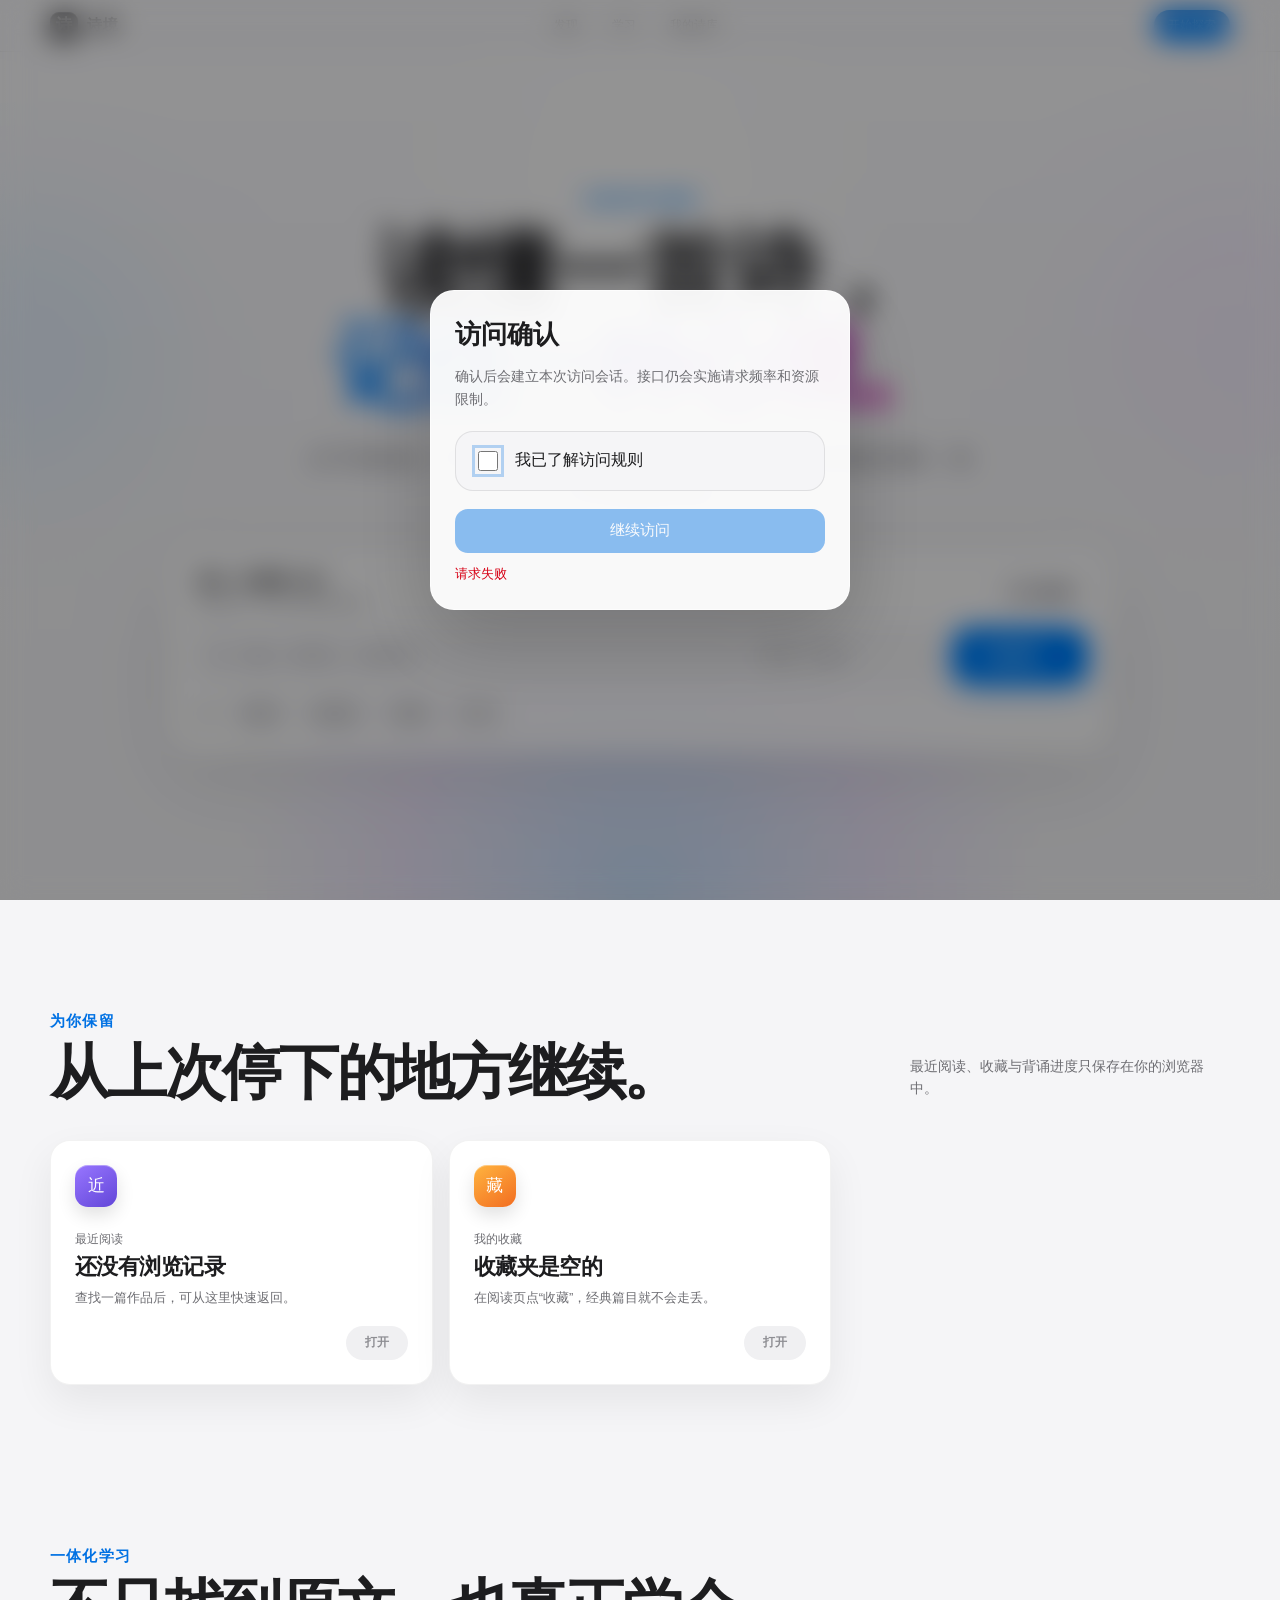
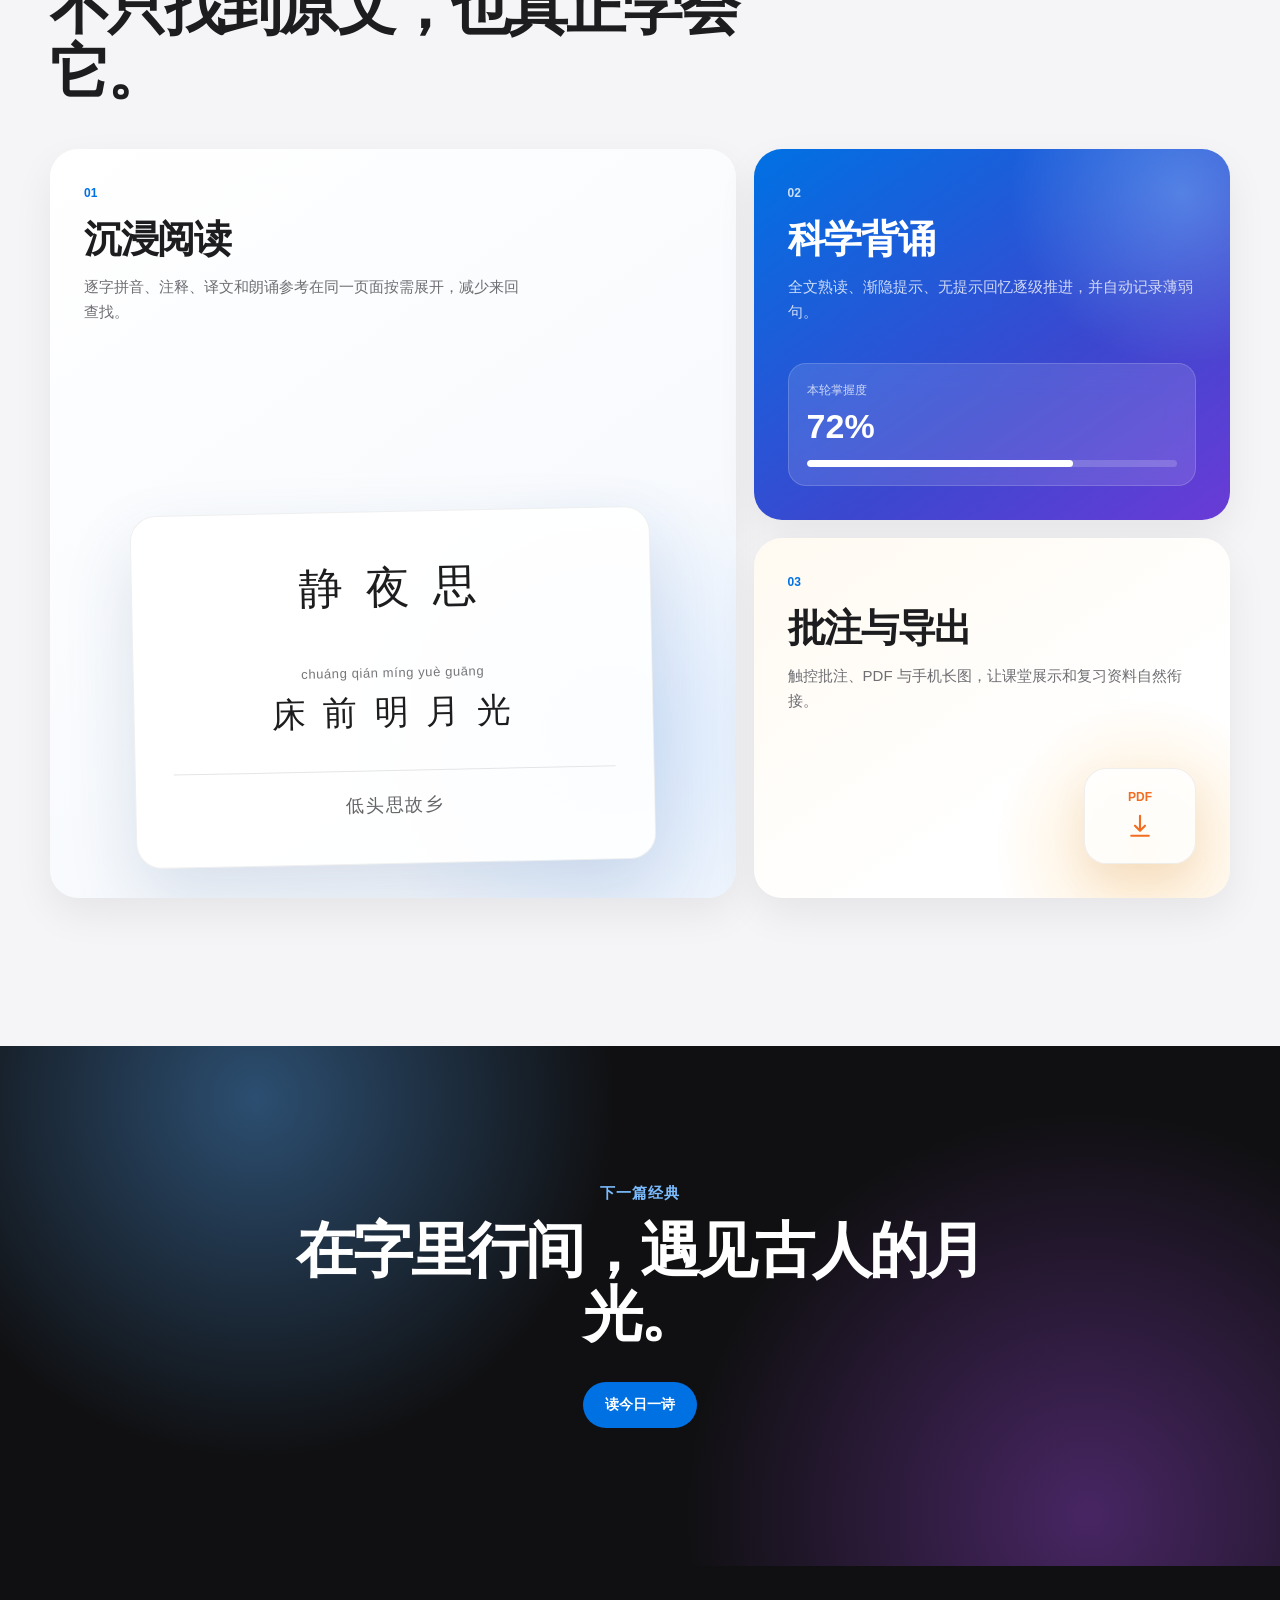
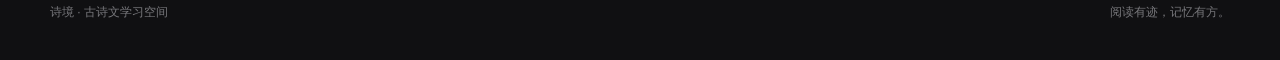
==== commit 845cf7fd: "Harden public API and deployment security" ====
--- a/index.html
+++ b/index.html
@@ -180,11 +180,11 @@
 
   <div id="humanVerificationOverlay" class="human-verification-overlay" aria-modal="true" role="dialog" aria-labelledby="humanVerificationTitle">
     <div class="human-verification-card">
-      <h2 id="humanVerificationTitle" class="human-verification-title">访问前验证</h2>
-      <p class="human-verification-copy">为减少异常流量和爆破式访问，进入站点前需要先完成人机确认。这里只做一次轻量验证，勾选后即可继续。</p>
+      <h2 id="humanVerificationTitle" class="human-verification-title">访问确认</h2>
+      <p class="human-verification-copy">确认后会建立本次访问会话。接口仍会实施请求频率和资源限制。</p>
       <label class="human-verification-check" for="humanVerificationCheckbox">
         <input id="humanVerificationCheckbox" type="checkbox" />
-        <span>我不是机器人</span>
+        <span>我已了解访问规则</span>
       </label>
       <button id="humanVerificationButton" class="human-verification-action" type="button" disabled>继续访问</button>
       <div id="humanVerificationMessage" class="human-verification-message"></div>
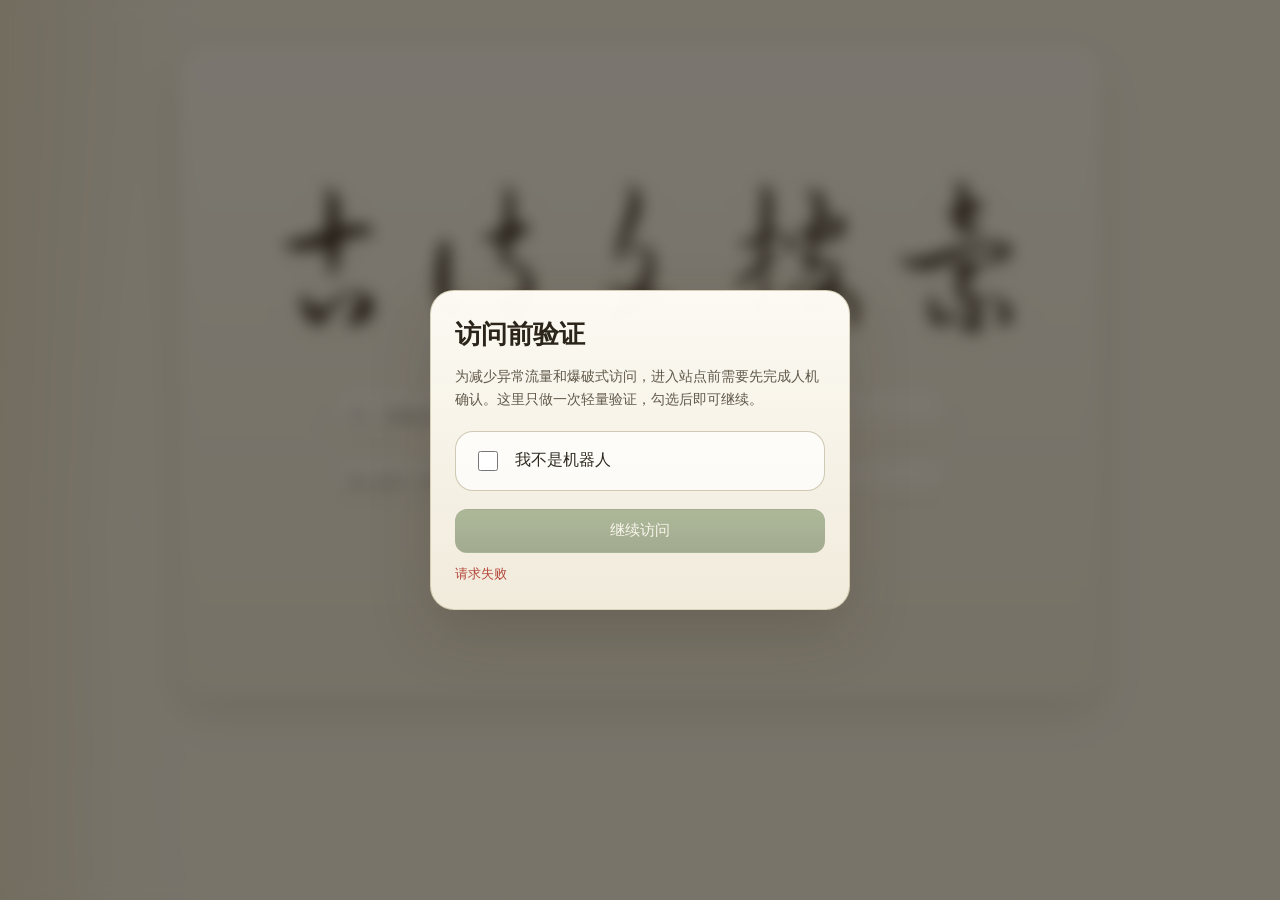
==== commit 74fe4d18: "Revert "Improve recitation experience and harden public deployment" Restore the main branch tree to " ====
--- a/index.html
+++ b/index.html
@@ -2,196 +2,51 @@
 <html lang="zh-CN">
 <head>
   <meta charset="UTF-8" />
-  <meta name="viewport" content="width=device-width, initial-scale=1.0, viewport-fit=cover" />
-  <meta name="theme-color" content="#f5f5f7" />
-  <meta name="description" content="检索、阅读与科学背诵古诗文的轻量学习空间。" />
-  <title>诗境 · 古诗文学习空间</title>
-  <link rel="stylesheet" href="./home.css?v=20260712" />
-  <link rel="stylesheet" href="./human-verification.css?v=20260712" />
+  <meta name="viewport" content="width=device-width, initial-scale=1.0" />
+  <title>古诗文搜索</title>
+  <link rel="preconnect" href="https://fonts.googleapis.com" />
+  <link rel="preconnect" href="https://fonts.gstatic.com" crossorigin />
+  <link href="https://fonts.googleapis.com/css2?family=Liu+Jian+Mao+Cao&display=swap" rel="stylesheet" />
+  <link rel="stylesheet" href="./home.css" />
+  <link rel="stylesheet" href="./human-verification.css" />
 </head>
 <body>
-  <a class="skip-link" href="#mainContent">跳到主要内容</a>
+  <main class="home-page">
+    <section class="hero">
+      <h1 class="hero-logo" aria-label="古诗文搜索">古诗文搜索</h1>
+      <p class="hero-copy">输入诗歌题目和诗人名字，进入完整排版页</p>
 
-  <nav class="site-nav" aria-label="主导航">
-    <a class="brand" href="./index.html" aria-label="诗境首页">
-      <span class="brand-mark" aria-hidden="true">诗</span>
-      <span>诗境</span>
-    </a>
-    <div class="nav-links">
-      <a href="#discover">发现</a>
-      <a href="#learning">学习</a>
-      <a href="#library">我的诗库</a>
-    </div>
-    <a class="nav-cta" href="#searchPanel">开始探索</a>
-  </nav>
+      <div class="search-shell">
+        <label class="search-bar" for="searchTitle">
+          <svg class="search-icon" viewBox="0 0 24 24" aria-hidden="true">
+            <path d="M15.5 14h-.79l-.28-.27a6 6 0 1 0-.71.71l.27.28v.79L19 20.5 20.5 19zM10 14a4 4 0 1 1 0-8 4 4 0 0 1 0 8z"></path>
+          </svg>
+          <input id="searchTitle" class="search-input" type="text" placeholder="诗歌名字，如：静夜思" autocomplete="off" />
+        </label>
 
-  <main id="mainContent" class="home-page">
-    <section class="hero" id="discover">
-      <div class="hero-aura hero-aura-one" aria-hidden="true"></div>
-      <div class="hero-aura hero-aura-two" aria-hidden="true"></div>
-      <p class="eyebrow">古诗文学习空间</p>
-      <h1>读懂一首诗，<br /><span>记住一种心境。</span></h1>
-      <p class="hero-copy">从可靠检索、逐字拼音到主动回忆训练，让每一次阅读都更清晰，每一次背诵都更有效。</p>
+        <input id="searchAuthor" class="author-input" type="text" placeholder="诗人名字（可选）" autocomplete="off" />
 
-      <div id="searchPanel" class="search-panel">
-        <div class="search-panel-head">
-          <div>
-            <span class="search-label">现在，想读哪一篇？</span>
-            <span class="search-hint">题目必填，作者可帮助精准匹配</span>
-          </div>
-          <span class="search-badge">500+ 篇经典</span>
-        </div>
-
-        <div class="search-fields">
-          <label class="search-field search-field-primary" for="searchTitle">
-            <svg class="search-icon" viewBox="0 0 24 24" aria-hidden="true">
-              <path d="M15.5 14h-.79l-.28-.27a6 6 0 1 0-.71.71l.27.28v.79L19 20.5 20.5 19zM10 14a4 4 0 1 1 0-8 4 4 0 0 1 0 8z"></path>
-            </svg>
-            <span class="sr-only">作品题目</span>
-            <input id="searchTitle" class="search-input" type="text" placeholder="例如：静夜思、岳阳楼记" autocomplete="off" enterkeyhint="search" />
-          </label>
-
-          <label class="search-field search-field-author" for="searchAuthor">
-            <span class="sr-only">作者</span>
-            <input id="searchAuthor" class="author-input" type="text" placeholder="作者（可选）" autocomplete="off" enterkeyhint="search" />
-          </label>
-
-          <button id="searchButton" class="search-button" type="button">
-            <span>开始阅读</span>
-            <svg viewBox="0 0 20 20" aria-hidden="true"><path d="m7.5 4.5 5.5 5.5-5.5 5.5" /></svg>
-          </button>
-        </div>
-
-        <div class="quick-searches" aria-label="热门作品">
-          <span>热门</span>
-          <button type="button" data-title="静夜思" data-author="李白">静夜思</button>
-          <button type="button" data-title="岳阳楼记" data-author="范仲淹">岳阳楼记</button>
-          <button type="button" data-title="赤壁赋" data-author="苏轼">赤壁赋</button>
-          <button type="button" data-title="木兰诗" data-author="">木兰诗</button>
-        </div>
-        <p id="searchMessage" class="search-message" role="status" aria-live="polite"></p>
-      </div>
-    </section>
-
-    <section id="library" class="personal-section" aria-labelledby="personalTitle">
-      <div class="section-heading">
-        <div>
-          <p class="eyebrow">为你保留</p>
-          <h2 id="personalTitle">从上次停下的地方继续。</h2>
-        </div>
-        <p>最近阅读、收藏与背诵进度只保存在你的浏览器中。</p>
-      </div>
-
-      <div class="personal-grid">
-        <article id="continueReciteCard" class="personal-card continue-card" hidden>
-          <div class="card-icon card-icon-blue" aria-hidden="true">续</div>
-          <div class="personal-card-copy">
-            <span class="card-kicker">继续背诵</span>
-            <h3 id="continueReciteTitle">尚无背诵进度</h3>
-            <p id="continueReciteMeta">开始一次背诵训练后，这里会记住进度。</p>
-          </div>
-          <button id="continueReciteButton" class="card-action" type="button">继续</button>
-        </article>
-
-        <article class="personal-card">
-          <div class="card-icon card-icon-violet" aria-hidden="true">近</div>
-          <div class="personal-card-copy">
-            <span class="card-kicker">最近阅读</span>
-            <h3 id="recentTitle">还没有浏览记录</h3>
-            <p id="recentMeta">查找一篇作品后，可从这里快速返回。</p>
-          </div>
-          <button id="recentButton" class="card-action" type="button" disabled>打开</button>
-        </article>
-
-        <article class="personal-card">
-          <div class="card-icon card-icon-orange" aria-hidden="true">藏</div>
-          <div class="personal-card-copy">
-            <span class="card-kicker">我的收藏</span>
-            <h3 id="favoriteTitle">收藏夹是空的</h3>
-            <p id="favoriteMeta">在阅读页点“收藏”，经典篇目就不会走丢。</p>
-          </div>
-          <button id="favoriteButton" class="card-action" type="button" disabled>打开</button>
-        </article>
-      </div>
-    </section>
-
-    <section id="learning" class="feature-section" aria-labelledby="featureTitle">
-      <div class="section-heading feature-heading">
-        <div>
-          <p class="eyebrow">一体化学习</p>
-          <h2 id="featureTitle">不只找到原文，也真正学会它。</h2>
+        <div class="search-actions">
+          <button id="searchButton" class="search-button" type="button">进入查询页</button>
         </div>
       </div>
-
-      <div class="feature-grid">
-        <article class="feature-card feature-card-large feature-reader">
-          <div class="feature-copy">
-            <span class="feature-number">01</span>
-            <h3>沉浸阅读</h3>
-            <p>逐字拼音、注释、译文和朗诵参考在同一页面按需展开，减少来回查找。</p>
-          </div>
-          <div class="reader-demo" aria-hidden="true">
-            <div class="demo-line demo-title">静 夜 思</div>
-            <div class="demo-pinyin">chuáng qián míng yuè guāng</div>
-            <div class="demo-poem">床 前 明 月 光</div>
-            <div class="demo-divider"></div>
-            <div class="demo-note">低头思故乡</div>
-          </div>
-        </article>
-
-        <article class="feature-card feature-recite">
-          <div class="feature-copy">
-            <span class="feature-number">02</span>
-            <h3>科学背诵</h3>
-            <p>全文熟读、渐隐提示、无提示回忆逐级推进，并自动记录薄弱句。</p>
-          </div>
-          <div class="progress-demo" aria-hidden="true">
-            <span>本轮掌握度</span>
-            <strong>72%</strong>
-            <div><i></i></div>
-          </div>
-        </article>
-
-        <article class="feature-card feature-export">
-          <div class="feature-copy">
-            <span class="feature-number">03</span>
-            <h3>批注与导出</h3>
-            <p>触控批注、PDF 与手机长图，让课堂展示和复习资料自然衔接。</p>
-          </div>
-          <div class="export-symbol" aria-hidden="true">
-            <span>PDF</span>
-            <svg viewBox="0 0 24 24"><path d="M12 3v12m0 0 4-4m-4 4-4-4M5 19h14" /></svg>
-          </div>
-        </article>
-      </div>
-    </section>
-
-    <section class="closing-cta">
-      <p class="eyebrow">下一篇经典</p>
-      <h2>在字里行间，遇见古人的月光。</h2>
-      <button id="dailyPoemButton" type="button">读今日一诗</button>
     </section>
   </main>
 
-  <footer class="site-footer">
-    <span>诗境 · 古诗文学习空间</span>
-    <span>阅读有迹，记忆有方。</span>
-  </footer>
-
   <div id="humanVerificationOverlay" class="human-verification-overlay" aria-modal="true" role="dialog" aria-labelledby="humanVerificationTitle">
     <div class="human-verification-card">
-      <h2 id="humanVerificationTitle" class="human-verification-title">访问确认</h2>
-      <p class="human-verification-copy">确认后会建立本次访问会话。接口仍会实施请求频率和资源限制。</p>
+      <h2 id="humanVerificationTitle" class="human-verification-title">访问前验证</h2>
+      <p class="human-verification-copy">为减少异常流量和爆破式访问，进入站点前需要先完成人机确认。这里只做一次轻量验证，勾选后即可继续。</p>
       <label class="human-verification-check" for="humanVerificationCheckbox">
         <input id="humanVerificationCheckbox" type="checkbox" />
-        <span>我已了解访问规则</span>
+        <span>我不是机器人</span>
       </label>
       <button id="humanVerificationButton" class="human-verification-action" type="button" disabled>继续访问</button>
       <div id="humanVerificationMessage" class="human-verification-message"></div>
     </div>
   </div>
 
-  <script src="./human-verification.js?v=20260712"></script>
-  <script src="./home.js?v=20260712"></script>
+  <script src="./human-verification.js"></script>
+  <script src="./home.js"></script>
 </body>
 </html>
--- a/home.css
+++ b/home.css
@@ -1,1016 +1,171 @@
 :root {
-  color-scheme: light;
-  --page: #f5f5f7;
-  --surface: rgba(255, 255, 255, 0.82);
-  --surface-solid: #ffffff;
-  --text: #1d1d1f;
-  --muted: #6e6e73;
-  --muted-strong: #515154;
-  --line: rgba(29, 29, 31, 0.1);
-  --blue: #0071e3;
-  --blue-hover: #0077ed;
-  --radius-xl: 36px;
-  --radius-lg: 28px;
-  --radius-md: 20px;
-  --shadow-lg: 0 28px 80px rgba(0, 0, 0, 0.08);
-  --shadow-md: 0 16px 40px rgba(0, 0, 0, 0.065);
+  --text: #1f2630;
+  --muted: #65717f;
+  --border: #d9d3c0;
+  --border-soft: #e9e3d2;
+  --paper: #f8f5e8;
+  --paper-glow: #fffdf6;
+  --paper-deep: #f4efdc;
+  --button-bg: #f2ecda;
+  --button-border: #d7cfb7;
+  --blue: #4285f4;
+  --red: #ea4335;
+  --yellow: #fbbc05;
+  --green: #34a853;
 }
 
 * {
   box-sizing: border-box;
 }
 
-html {
-  scroll-behavior: smooth;
-  scroll-padding-top: 74px;
+html,
+body {
+  margin: 0;
+  min-height: 100%;
+  background:
+    linear-gradient(90deg, rgba(234, 228, 204, 0.92), rgba(248, 245, 232, 0.55) 10%, rgba(248, 245, 232, 0.98) 16%),
+    radial-gradient(circle at top left, rgba(211, 199, 163, 0.32), transparent 36%),
+    linear-gradient(180deg, #faf7ed, #f6f1de);
+  color: var(--text);
+  font-family: Arial, "PingFang SC", "Microsoft YaHei", sans-serif;
 }
 
 body {
-  margin: 0;
-  min-width: 320px;
-  min-height: 100%;
-  overflow-x: hidden;
-  color: var(--text);
-  background: var(--page);
-  font-family: -apple-system, BlinkMacSystemFont, "SF Pro Display", "SF Pro Text", "PingFang SC", "Helvetica Neue", Arial, sans-serif;
-  -webkit-font-smoothing: antialiased;
-}
-
-button,
-input {
-  font: inherit;
-}
-
-button,
-a {
-  -webkit-tap-highlight-color: transparent;
-}
-
-button:focus-visible,
-a:focus-visible,
-input:focus-visible {
-  outline: 3px solid rgba(0, 113, 227, 0.28);
-  outline-offset: 3px;
-}
-
-.sr-only {
-  position: absolute;
-  width: 1px;
-  height: 1px;
-  padding: 0;
-  margin: -1px;
-  overflow: hidden;
-  clip: rect(0, 0, 0, 0);
-  white-space: nowrap;
-  border: 0;
-}
-
-.skip-link {
-  position: fixed;
-  top: 8px;
-  left: 12px;
-  z-index: 200;
-  padding: 10px 14px;
-  border-radius: 12px;
-  color: #fff;
-  background: var(--blue);
-  transform: translateY(-140%);
-  transition: transform 160ms ease;
-}
-
-.skip-link:focus {
-  transform: translateY(0);
-}
-
-.site-nav {
-  position: sticky;
-  top: 0;
-  z-index: 50;
-  height: 52px;
   display: flex;
-  align-items: center;
-  justify-content: space-between;
-  gap: 24px;
-  width: 100%;
-  padding: 0 max(22px, calc((100vw - 1180px) / 2));
-  border-bottom: 1px solid rgba(29, 29, 31, 0.06);
-  background: rgba(250, 250, 252, 0.82);
-  backdrop-filter: saturate(180%) blur(22px);
-  -webkit-backdrop-filter: saturate(180%) blur(22px);
-}
-
-.brand {
-  display: inline-flex;
-  align-items: center;
-  gap: 9px;
-  color: var(--text);
-  text-decoration: none;
-  font-size: 15px;
-  font-weight: 650;
-  letter-spacing: 0.04em;
-  white-space: nowrap;
-}
-
-.brand-mark {
-  width: 28px;
-  height: 28px;
-  display: grid;
-  place-items: center;
-  border-radius: 9px;
-  color: #fff;
-  background: linear-gradient(145deg, #1d1d1f, #515154);
-  font-family: "Songti SC", "STSong", serif;
-  font-size: 16px;
-  box-shadow: inset 0 1px rgba(255, 255, 255, 0.28), 0 4px 12px rgba(0, 0, 0, 0.12);
-}
-
-.nav-links {
-  display: flex;
-  align-items: center;
   justify-content: center;
-  gap: 34px;
-}
-
-.nav-links a,
-.nav-cta {
-  color: rgba(29, 29, 31, 0.82);
-  text-decoration: none;
-  font-size: 12px;
-}
-
-.nav-links a:hover {
-  color: var(--blue);
-}
-
-.nav-cta {
-  padding: 7px 14px;
-  border-radius: 999px;
-  color: #fff;
-  background: var(--blue);
-  transition: background 160ms ease, transform 160ms ease;
-}
-
-.nav-cta:hover {
-  background: var(--blue-hover);
-  transform: translateY(-1px);
 }
 
 .home-page {
-  width: 100%;
+  width: min(100%, 960px);
+  padding: 48px 20px 72px;
 }
 
 .hero {
-  position: relative;
-  isolation: isolate;
-  min-height: min(850px, calc(100svh - 52px));
+  min-height: 72vh;
   display: flex;
   flex-direction: column;
   align-items: center;
   justify-content: center;
-  padding: 96px max(20px, env(safe-area-inset-left)) 104px;
+  text-align: center;
+  border-radius: 28px;
   overflow: hidden;
-  text-align: center;
-  background:
-    radial-gradient(circle at 50% 18%, rgba(255, 255, 255, 0.98), transparent 28%),
-    linear-gradient(180deg, #fbfbfd 0%, #f5f5f7 72%, #f5f5f7 100%);
+  background: linear-gradient(180deg, rgba(255, 253, 246, 0.78), rgba(244, 239, 220, 0.88));
+  box-shadow: 0 18px 40px rgba(83, 74, 48, 0.12);
 }
 
-.hero::after {
-  content: "";
-  position: absolute;
-  z-index: -2;
-  left: 50%;
-  bottom: -270px;
-  width: min(1000px, 112vw);
-  height: 560px;
-  border-radius: 50%;
-  transform: translateX(-50%);
-  background: radial-gradient(circle, rgba(0, 113, 227, 0.16), rgba(132, 74, 246, 0.08) 42%, transparent 70%);
-  filter: blur(8px);
-}
-
-.hero-aura {
-  position: absolute;
-  z-index: -1;
-  border-radius: 50%;
-  opacity: 0.52;
-  filter: blur(64px);
-  pointer-events: none;
-}
-
-.hero-aura-one {
-  top: 18%;
-  left: -120px;
-  width: 280px;
-  height: 280px;
-  background: rgba(108, 185, 255, 0.2);
-}
-
-.hero-aura-two {
-  top: 14%;
-  right: -110px;
-  width: 300px;
-  height: 300px;
-  background: rgba(196, 143, 255, 0.16);
-}
-
-.eyebrow {
-  margin: 0 0 16px;
-  color: var(--blue);
-  font-size: 15px;
-  font-weight: 650;
-  letter-spacing: 0.08em;
-}
-
-.hero h1 {
-  max-width: 980px;
+.hero-logo {
   margin: 0;
-  font-size: clamp(48px, 7.2vw, 92px);
-  font-weight: 720;
-  letter-spacing: -0.055em;
-  line-height: 1.02;
-}
-
-.hero h1 span {
-  color: transparent;
-  background: linear-gradient(90deg, #0071e3 8%, #6e5ce6 48%, #c33ca8 90%);
-  background-clip: text;
-  -webkit-background-clip: text;
+  display: block;
+  max-width: 100%;
+  white-space: nowrap;
+  font-family: "Liu Jian Mao Cao", "STXingkai", "Xingkai SC", "STKaiti", serif;
+  font-size: clamp(58px, 16.8vw, 156px);
+  font-weight: 400;
+  letter-spacing: clamp(-0.08em, -0.02em, -0.02em);
+  line-height: 0.95;
+  color: rgba(31, 24, 18, 0.96);
+  text-shadow:
+    0 2px 0 rgba(70, 54, 35, 0.06),
+    0 10px 22px rgba(83, 74, 48, 0.08);
 }
 
 .hero-copy {
-  max-width: 680px;
-  margin: 28px auto 38px;
+  margin: 14px 0 28px;
+  font-size: 16px;
   color: var(--muted);
-  font-size: clamp(17px, 2vw, 22px);
-  line-height: 1.58;
-  letter-spacing: 0.005em;
 }
 
-.search-panel {
-  width: min(940px, 100%);
-  padding: 22px;
-  border: 1px solid rgba(255, 255, 255, 0.9);
-  border-radius: var(--radius-lg);
-  background: rgba(255, 255, 255, 0.78);
-  box-shadow: var(--shadow-lg), inset 0 1px 0 rgba(255, 255, 255, 0.9);
-  backdrop-filter: blur(24px) saturate(140%);
-  -webkit-backdrop-filter: blur(24px) saturate(140%);
-  text-align: left;
+.search-shell {
+  width: min(100%, 620px);
 }
 
-.search-panel-head {
+.search-bar {
   display: flex;
   align-items: center;
-  justify-content: space-between;
-  gap: 16px;
-  padding: 0 4px 16px;
+  gap: 12px;
+  width: 100%;
+  height: 58px;
+  padding: 0 18px;
+  border: 1px solid var(--border);
+  border-radius: 29px;
+  background: linear-gradient(180deg, rgba(255, 253, 246, 0.98), rgba(246, 240, 224, 0.92));
+  transition: box-shadow 180ms ease, border-color 180ms ease;
 }
 
-.search-label,
-.search-hint {
-  display: block;
-}
-
-.search-label {
-  color: var(--text);
-  font-size: 15px;
-  font-weight: 650;
-}
-
-.search-hint {
-  margin-top: 4px;
-  color: var(--muted);
-  font-size: 12px;
-}
-
-.search-badge {
-  flex: 0 0 auto;
-  padding: 7px 11px;
-  border-radius: 999px;
-  color: #4a4a4e;
-  background: #f0f0f2;
-  font-size: 11px;
-  font-weight: 600;
-}
-
-.search-fields {
-  display: grid;
-  grid-template-columns: minmax(0, 1fr) minmax(160px, 0.36fr) auto;
-  gap: 10px;
-}
-
-.search-field {
-  min-width: 0;
-  height: 56px;
-  display: flex;
-  align-items: center;
-  border: 1px solid var(--line);
-  border-radius: 16px;
-  background: rgba(245, 245, 247, 0.86);
-  transition: border-color 160ms ease, box-shadow 160ms ease, background 160ms ease;
-}
-
-.search-field:focus-within {
-  border-color: rgba(0, 113, 227, 0.5);
-  background: #fff;
-  box-shadow: 0 0 0 4px rgba(0, 113, 227, 0.1);
-}
-
-.search-field-primary {
-  gap: 11px;
-  padding: 0 16px;
-}
-
-.search-field-author {
-  padding: 0 14px;
+.search-bar:hover,
+.search-bar:focus-within,
+.author-input:hover,
+.author-input:focus {
+  border-color: rgba(150, 140, 112, 0.4);
+  box-shadow: 0 10px 24px rgba(83, 74, 48, 0.12);
 }
 
 .search-icon {
-  width: 21px;
-  height: 21px;
+  width: 22px;
+  height: 22px;
+  fill: #9aa0a6;
   flex: 0 0 auto;
-  fill: #818186;
 }
 
 .search-input,
 .author-input {
   width: 100%;
-  min-width: 0;
-  height: 100%;
-  padding: 0;
-  border: 0;
-  outline: 0;
+  border: none;
+  outline: none;
   color: var(--text);
   background: transparent;
+}
+
+.search-input {
   font-size: 16px;
 }
 
-.search-input::placeholder,
-.author-input::placeholder {
-  color: #8e8e93;
+.author-input {
+  margin-top: 14px;
+  height: 44px;
+  padding: 0 16px;
+  border: 1px solid var(--border);
+  border-radius: 22px;
+  background: linear-gradient(180deg, rgba(255, 253, 246, 0.98), rgba(246, 240, 224, 0.92));
+  font-size: 15px;
+}
+
+.search-actions {
+  margin-top: 24px;
 }
 
 .search-button {
-  min-width: 134px;
-  height: 56px;
-  display: inline-flex;
-  align-items: center;
-  justify-content: center;
-  gap: 5px;
-  padding: 0 20px;
-  border: 0;
-  border-radius: 16px;
-  color: #fff;
-  background: var(--blue);
-  font-size: 15px;
-  font-weight: 600;
+  min-width: 128px;
+  height: 40px;
+  padding: 0 18px;
+  border: 1px solid var(--button-border);
+  border-radius: 6px;
+  background: var(--button-bg);
+  color: #4a4f46;
+  font-size: 14px;
   cursor: pointer;
-  box-shadow: 0 10px 24px rgba(0, 113, 227, 0.22);
-  transition: background 160ms ease, transform 160ms ease, box-shadow 160ms ease;
 }
 
 .search-button:hover {
-  background: var(--blue-hover);
-  transform: translateY(-1px);
-  box-shadow: 0 14px 28px rgba(0, 113, 227, 0.26);
+  border-color: rgba(150, 140, 112, 0.6);
+  box-shadow: 0 8px 18px rgba(83, 74, 48, 0.12);
 }
 
-.search-button svg {
-  width: 17px;
-  height: 17px;
-  fill: none;
-  stroke: currentColor;
-  stroke-width: 1.8;
-  stroke-linecap: round;
-  stroke-linejoin: round;
-}
-
-.quick-searches {
-  display: flex;
-  align-items: center;
-  flex-wrap: wrap;
-  gap: 8px;
-  padding: 14px 4px 0;
-}
-
-.quick-searches > span {
-  margin-right: 2px;
-  color: var(--muted);
-  font-size: 12px;
-}
-
-.quick-searches button {
-  min-height: 32px;
-  padding: 0 12px;
-  border: 0;
-  border-radius: 999px;
-  color: var(--muted-strong);
-  background: #f0f0f2;
-  font-size: 12px;
-  cursor: pointer;
-  transition: color 160ms ease, background 160ms ease;
-}
-
-.quick-searches button:hover {
-  color: var(--blue);
-  background: #e8f2fc;
-}
-
-.search-message {
-  min-height: 0;
-  margin: 0;
-  padding: 0 4px;
-  color: #d70015;
-  font-size: 13px;
-}
-
-.search-message:not(:empty) {
-  min-height: 20px;
-  padding-top: 10px;
-}
-
-.personal-section,
-.feature-section {
-  width: min(1180px, calc(100% - 40px));
-  margin: 0 auto;
-  padding: 112px 0 20px;
-}
-
-.section-heading {
-  display: flex;
-  align-items: flex-end;
-  justify-content: space-between;
-  gap: 40px;
-  margin-bottom: 34px;
-}
-
-.section-heading .eyebrow {
-  margin-bottom: 10px;
-}
-
-.section-heading h2,
-.closing-cta h2 {
-  max-width: 790px;
-  margin: 0;
-  font-size: clamp(34px, 5.2vw, 60px);
-  line-height: 1.08;
-  letter-spacing: -0.045em;
-}
-
-.section-heading > p {
-  max-width: 320px;
-  margin: 0 0 6px;
-  color: var(--muted);
-  font-size: 14px;
-  line-height: 1.6;
-}
-
-.personal-grid {
-  display: grid;
-  grid-template-columns: repeat(3, minmax(0, 1fr));
-  gap: 16px;
-}
-
-.personal-card {
-  min-height: 220px;
-  display: flex;
-  flex-direction: column;
-  align-items: flex-start;
-  padding: 24px;
-  border: 1px solid rgba(29, 29, 31, 0.055);
-  border-radius: var(--radius-md);
-  background: var(--surface-solid);
-  box-shadow: var(--shadow-md);
-}
-
-.personal-card[hidden] {
-  display: none;
-}
-
-.card-icon {
-  width: 42px;
-  height: 42px;
-  display: grid;
-  place-items: center;
-  margin-bottom: 22px;
-  border-radius: 13px;
-  color: #fff;
-  font-family: "Songti SC", serif;
-  font-size: 17px;
-  box-shadow: inset 0 1px rgba(255, 255, 255, 0.35), 0 8px 18px rgba(0, 0, 0, 0.12);
-}
-
-.card-icon-blue {
-  background: linear-gradient(145deg, #2f93f5, #0071e3);
-}
-
-.card-icon-violet {
-  background: linear-gradient(145deg, #9876ff, #6246d8);
-}
-
-.card-icon-orange {
-  background: linear-gradient(145deg, #ffb43f, #f26d21);
-}
-
-.personal-card-copy {
-  flex: 1;
-}
-
-.card-kicker {
-  color: var(--muted);
-  font-size: 12px;
-}
-
-.personal-card h3 {
-  margin: 6px 0 7px;
-  font-size: 22px;
-  line-height: 1.22;
-  letter-spacing: -0.025em;
-}
-
-.personal-card p {
-  margin: 0;
-  color: var(--muted);
-  font-size: 13px;
-  line-height: 1.55;
-}
-
-.card-action {
-  align-self: flex-end;
-  min-width: 62px;
-  height: 34px;
-  margin-top: 18px;
-  padding: 0 14px;
-  border: 0;
-  border-radius: 999px;
-  color: var(--blue);
-  background: #e8f2fc;
-  font-size: 12px;
-  font-weight: 600;
-  cursor: pointer;
-}
-
-.card-action:disabled {
-  color: #8e8e93;
-  background: #f0f0f2;
-  cursor: default;
-}
-
-.feature-section {
-  padding-top: 142px;
-}
-
-.feature-heading {
-  margin-bottom: 44px;
-}
-
-.feature-grid {
-  display: grid;
-  grid-template-columns: 1.18fr 0.82fr;
-  gap: 18px;
-}
-
-.feature-card {
-  position: relative;
-  min-height: 360px;
-  display: flex;
-  flex-direction: column;
-  justify-content: space-between;
-  padding: 34px;
-  overflow: hidden;
-  border-radius: var(--radius-lg);
-  background: #fff;
-  box-shadow: var(--shadow-md);
-}
-
-.feature-card-large {
-  grid-row: span 2;
-  min-height: 738px;
-}
-
-.feature-copy {
-  position: relative;
-  z-index: 2;
-}
-
-.feature-number {
-  display: inline-block;
-  margin-bottom: 14px;
-  color: var(--blue);
-  font-size: 12px;
-  font-weight: 700;
-}
-
-.feature-card h3 {
-  margin: 0 0 10px;
-  font-size: clamp(28px, 3vw, 40px);
-  letter-spacing: -0.035em;
-}
-
-.feature-card p {
-  max-width: 440px;
-  margin: 0;
-  color: var(--muted);
-  font-size: 15px;
-  line-height: 1.65;
-}
-
-.feature-reader {
-  background:
-    radial-gradient(circle at 82% 78%, rgba(84, 155, 255, 0.18), transparent 32%),
-    linear-gradient(145deg, #fff 0%, #f3f7fc 100%);
-}
-
-.reader-demo {
-  width: min(520px, 92%);
-  margin: 62px auto 0;
-  padding: 46px 38px;
-  border: 1px solid rgba(29, 29, 31, 0.07);
-  border-radius: 26px;
-  background: rgba(255, 255, 255, 0.9);
-  box-shadow: 0 30px 70px rgba(31, 73, 125, 0.14);
-  transform: rotate(-1.2deg);
-  font-family: "Songti SC", "STSong", serif;
-  text-align: center;
-}
-
-.demo-line {
-  color: var(--text);
-  font-size: clamp(29px, 4vw, 44px);
-  letter-spacing: 0.14em;
-}
-
-.demo-pinyin {
-  margin-top: 48px;
-  color: #77777b;
-  font-family: -apple-system, BlinkMacSystemFont, sans-serif;
-  font-size: 13px;
-  letter-spacing: 0.045em;
-}
-
-.demo-poem {
-  margin-top: 10px;
-  font-size: clamp(23px, 3vw, 34px);
-  letter-spacing: 0.13em;
-}
-
-.demo-divider {
-  width: 100%;
-  height: 1px;
-  margin: 34px 0 22px;
-  background: #e5e5e7;
-}
-
-.demo-note {
-  color: #656569;
-  font-size: 18px;
-  letter-spacing: 0.1em;
-}
-
-.feature-recite {
-  color: #fff;
-  background:
-    radial-gradient(circle at 90% 12%, rgba(145, 209, 255, 0.38), transparent 32%),
-    linear-gradient(145deg, #0071e3, #3c47cf 62%, #6a3bd6);
-}
-
-.feature-recite .feature-number,
-.feature-recite p {
-  color: rgba(255, 255, 255, 0.78);
-}
-
-.progress-demo {
-  margin-top: 38px;
-  padding: 18px;
-  border: 1px solid rgba(255, 255, 255, 0.16);
-  border-radius: 18px;
-  background: rgba(255, 255, 255, 0.12);
-  backdrop-filter: blur(14px);
-}
-
-.progress-demo span {
-  display: block;
-  color: rgba(255, 255, 255, 0.74);
-  font-size: 12px;
-}
-
-.progress-demo strong {
-  display: block;
-  margin: 8px 0 14px;
-  font-size: 34px;
-}
-
-.progress-demo div {
-  height: 7px;
-  overflow: hidden;
-  border-radius: 999px;
-  background: rgba(255, 255, 255, 0.18);
-}
-
-.progress-demo i {
-  display: block;
-  width: 72%;
-  height: 100%;
-  border-radius: inherit;
-  background: #fff;
-}
-
-.feature-export {
-  background:
-    radial-gradient(circle at 82% 86%, rgba(255, 180, 67, 0.26), transparent 30%),
-    linear-gradient(145deg, #fffaf1, #fff 65%);
-}
-
-.export-symbol {
-  align-self: flex-end;
-  width: 112px;
-  height: 96px;
-  display: flex;
-  flex-direction: column;
-  align-items: center;
-  justify-content: center;
-  gap: 8px;
-  margin-top: 24px;
-  border: 1px solid rgba(29, 29, 31, 0.07);
-  border-radius: 22px;
-  color: #f26d21;
-  background: rgba(255, 255, 255, 0.84);
-  box-shadow: 0 16px 34px rgba(155, 88, 25, 0.1);
-  font-size: 12px;
-  font-weight: 750;
-}
-
-.export-symbol svg {
-  width: 30px;
-  height: 30px;
-  fill: none;
-  stroke: currentColor;
-  stroke-width: 1.7;
-  stroke-linecap: round;
-  stroke-linejoin: round;
-}
-
-.closing-cta {
-  min-height: 520px;
-  display: flex;
-  flex-direction: column;
-  align-items: center;
-  justify-content: center;
-  margin-top: 128px;
-  padding: 84px 24px;
-  color: #fff;
-  text-align: center;
-  background:
-    radial-gradient(circle at 20% 10%, rgba(86, 172, 255, 0.4), transparent 32%),
-    radial-gradient(circle at 85% 90%, rgba(179, 79, 255, 0.34), transparent 34%),
-    #101012;
-}
-
-.closing-cta .eyebrow {
-  color: #7bbcff;
-}
-
-.closing-cta h2 {
-  max-width: 800px;
-}
-
-.closing-cta button {
-  min-height: 46px;
-  margin-top: 34px;
-  padding: 0 22px;
-  border: 0;
-  border-radius: 999px;
-  color: #fff;
-  background: var(--blue);
-  font-size: 14px;
-  font-weight: 600;
-  cursor: pointer;
-}
-
-.site-footer {
-  min-height: 94px;
-  display: flex;
-  align-items: center;
-  justify-content: space-between;
-  gap: 24px;
-  padding: 0 max(22px, calc((100vw - 1180px) / 2));
-  color: #77777b;
-  background: #101012;
-  font-size: 12px;
-}
-
-@media (max-width: 900px) {
-  .hero {
-    min-height: auto;
-    padding-top: 88px;
-  }
-
-  .search-fields {
-    grid-template-columns: minmax(0, 1fr) minmax(150px, 0.44fr);
-  }
-
-  .search-button {
-    grid-column: 1 / -1;
-    width: 100%;
-  }
-
-  .personal-grid {
-    grid-template-columns: 1fr;
-  }
-
-  .personal-card {
-    min-height: 180px;
-    display: grid;
-    grid-template-columns: auto minmax(0, 1fr) auto;
-    align-items: center;
-    column-gap: 18px;
-  }
-
-  .card-icon,
-  .card-action {
-    margin: 0;
-  }
-
-  .feature-grid {
-    grid-template-columns: 1fr;
-  }
-
-  .feature-card-large {
-    grid-row: auto;
-    min-height: 680px;
-  }
-}
-
-@media (max-width: 680px) {
-  html {
-    scroll-padding-top: 50px;
-  }
-
-  .site-nav {
-    height: 50px;
-    padding-left: max(16px, env(safe-area-inset-left));
-    padding-right: max(16px, env(safe-area-inset-right));
-  }
-
-  .nav-links {
-    display: none;
-  }
-
-  .nav-cta {
-    padding: 7px 12px;
+@media (max-width: 640px) {
+  .home-page {
+    padding: 32px 16px 48px;
   }
 
   .hero {
-    align-items: stretch;
-    padding: 72px 14px 76px;
+    min-height: 60vh;
   }
 
-  .hero .eyebrow,
-  .hero h1,
-  .hero-copy {
-    align-self: center;
-  }
-
-  .hero h1 {
-    width: 100%;
-    font-size: clamp(42px, 12vw, 58px);
-    letter-spacing: -0.052em;
+  .hero-logo {
+    font-size: clamp(58px, 18vw, 84px);
+    letter-spacing: -0.06em;
   }
 
   .hero-copy {
-    margin: 22px auto 30px;
-    padding: 0 8px;
-    font-size: 17px;
-  }
-
-  .search-panel {
-    width: 100%;
-    padding: 16px;
-    border-radius: 24px;
-  }
-
-  .search-panel-head {
-    align-items: flex-start;
-    padding-bottom: 14px;
-  }
-
-  .search-badge {
-    display: none;
-  }
-
-  .search-fields {
-    grid-template-columns: 1fr;
-  }
-
-  .search-field,
-  .search-button {
-    width: 100%;
-    min-width: 0;
-    height: 54px;
-    grid-column: auto;
-  }
-
-  .quick-searches {
-    flex-wrap: nowrap;
-    margin: 0 -4px;
-    padding: 14px 4px 2px;
-    overflow-x: auto;
-    overscroll-behavior-x: contain;
-    scrollbar-width: none;
-  }
-
-  .quick-searches::-webkit-scrollbar {
-    display: none;
-  }
-
-  .quick-searches > * {
-    flex: 0 0 auto;
-  }
-
-  .personal-section,
-  .feature-section {
-    width: calc(100% - 28px);
-    padding-top: 82px;
-  }
-
-  .section-heading {
-    display: block;
-    margin-bottom: 24px;
-  }
-
-  .section-heading h2,
-  .closing-cta h2 {
-    font-size: clamp(34px, 10vw, 46px);
-  }
-
-  .section-heading > p {
-    margin-top: 16px;
-  }
-
-  .personal-card {
-    min-height: 0;
-    grid-template-columns: auto minmax(0, 1fr);
-    padding: 20px;
-  }
-
-  .card-action {
-    grid-column: 2;
-    justify-self: start;
-    margin-top: 14px;
-  }
-
-  .feature-section {
-    padding-top: 102px;
-  }
-
-  .feature-card,
-  .feature-card-large {
-    min-height: 420px;
-    padding: 26px;
-    border-radius: 24px;
-  }
-
-  .feature-card-large {
-    min-height: 590px;
-  }
-
-  .reader-demo {
-    width: 100%;
-    margin-top: 46px;
-    padding: 36px 18px;
-  }
-
-  .demo-pinyin {
-    margin-top: 38px;
-    font-size: 11px;
-  }
-
-  .closing-cta {
-    min-height: 480px;
-    margin-top: 88px;
-  }
-
-  .site-footer {
-    min-height: 120px;
-    flex-direction: column;
-    align-items: flex-start;
-    justify-content: center;
-    padding-left: 20px;
-    padding-right: 20px;
+    font-size: 14px;
   }
 }
-
-@media (prefers-reduced-motion: reduce) {
-  html {
-    scroll-behavior: auto;
-  }
-
-  *,
-  *::before,
-  *::after {
-    animation-duration: 0.01ms !important;
-    animation-iteration-count: 1 !important;
-    transition-duration: 0.01ms !important;
-  }
-}
--- a/human-verification.css
+++ b/human-verification.css
@@ -1,11 +1,11 @@
 :root {
-  --human-overlay-bg: rgba(0, 0, 0, 0.42);
-  --human-card-bg: rgba(255, 255, 255, 0.94);
-  --human-card-border: rgba(255, 255, 255, 0.66);
-  --human-card-shadow: 0 28px 80px rgba(0, 0, 0, 0.2);
-  --human-accent: #0071e3;
-  --human-accent-deep: #0068d1;
-  --human-danger: #d70015;
+  --human-overlay-bg: rgba(28, 24, 17, 0.58);
+  --human-card-bg: linear-gradient(180deg, rgba(255, 253, 246, 0.98), rgba(246, 240, 224, 0.96));
+  --human-card-border: rgba(180, 167, 128, 0.48);
+  --human-card-shadow: 0 24px 60px rgba(54, 44, 28, 0.22);
+  --human-accent: #56753d;
+  --human-accent-deep: #405730;
+  --human-danger: #b5483c;
 }
 
 .human-verification-overlay {
@@ -17,7 +17,7 @@
   justify-content: center;
   padding: 24px;
   background: var(--human-overlay-bg);
-  backdrop-filter: blur(14px) saturate(130%);
+  backdrop-filter: blur(8px);
 }
 
 .human-verification-overlay.is-active {
@@ -26,26 +26,23 @@
 
 .human-verification-card {
   width: min(100%, 420px);
-  max-height: calc(100dvh - 32px);
-  overflow-y: auto;
   padding: 28px 24px 24px;
   border: 1px solid var(--human-card-border);
   border-radius: 24px;
   background: var(--human-card-bg);
   box-shadow: var(--human-card-shadow);
-  font-family: -apple-system, BlinkMacSystemFont, "SF Pro Text", "PingFang SC", "Helvetica Neue", Arial, sans-serif;
 }
 
 .human-verification-title {
   margin: 0;
   font-size: 26px;
   line-height: 1.2;
-  color: #1d1d1f;
+  color: #2a241a;
 }
 
 .human-verification-copy {
   margin: 14px 0 0;
-  color: #6e6e73;
+  color: #61594a;
   font-size: 14px;
   line-height: 1.65;
 }
@@ -56,9 +53,9 @@
   gap: 14px;
   margin-top: 20px;
   padding: 16px 18px;
-  border: 1px solid rgba(29, 29, 31, 0.1);
+  border: 1px solid rgba(183, 173, 140, 0.64);
   border-radius: 18px;
-  background: #f5f5f7;
+  background: rgba(255, 255, 255, 0.72);
 }
 
 .human-verification-check input {
@@ -70,17 +67,17 @@
 
 .human-verification-check span {
   font-size: 16px;
-  color: #1d1d1f;
+  color: #2f2a20;
 }
 
 .human-verification-action {
   width: 100%;
   height: 44px;
   margin-top: 18px;
-  border: 0;
-  border-radius: 13px;
-  background: var(--human-accent);
-  color: #fff;
+  border: 1px solid rgba(78, 103, 55, 0.28);
+  border-radius: 12px;
+  background: linear-gradient(180deg, var(--human-accent), var(--human-accent-deep));
+  color: #fffdf7;
   font-size: 15px;
   cursor: pointer;
 }
@@ -93,40 +90,10 @@
 .human-verification-message {
   min-height: 20px;
   margin-top: 12px;
-  color: #6e6e73;
+  color: #61594a;
   font-size: 13px;
 }
 
 .human-verification-message.is-error {
   color: var(--human-danger);
 }
-
-@media (max-height: 440px) {
-  .human-verification-overlay {
-    align-items: flex-start;
-    padding: 12px;
-  }
-
-  .human-verification-card {
-    max-height: calc(100dvh - 24px);
-    padding: 20px 18px 18px;
-  }
-
-  .human-verification-title {
-    font-size: 22px;
-  }
-
-  .human-verification-copy {
-    margin-top: 9px;
-    line-height: 1.5;
-  }
-
-  .human-verification-check {
-    margin-top: 12px;
-    padding: 12px 14px;
-  }
-
-  .human-verification-action {
-    margin-top: 12px;
-  }
-}
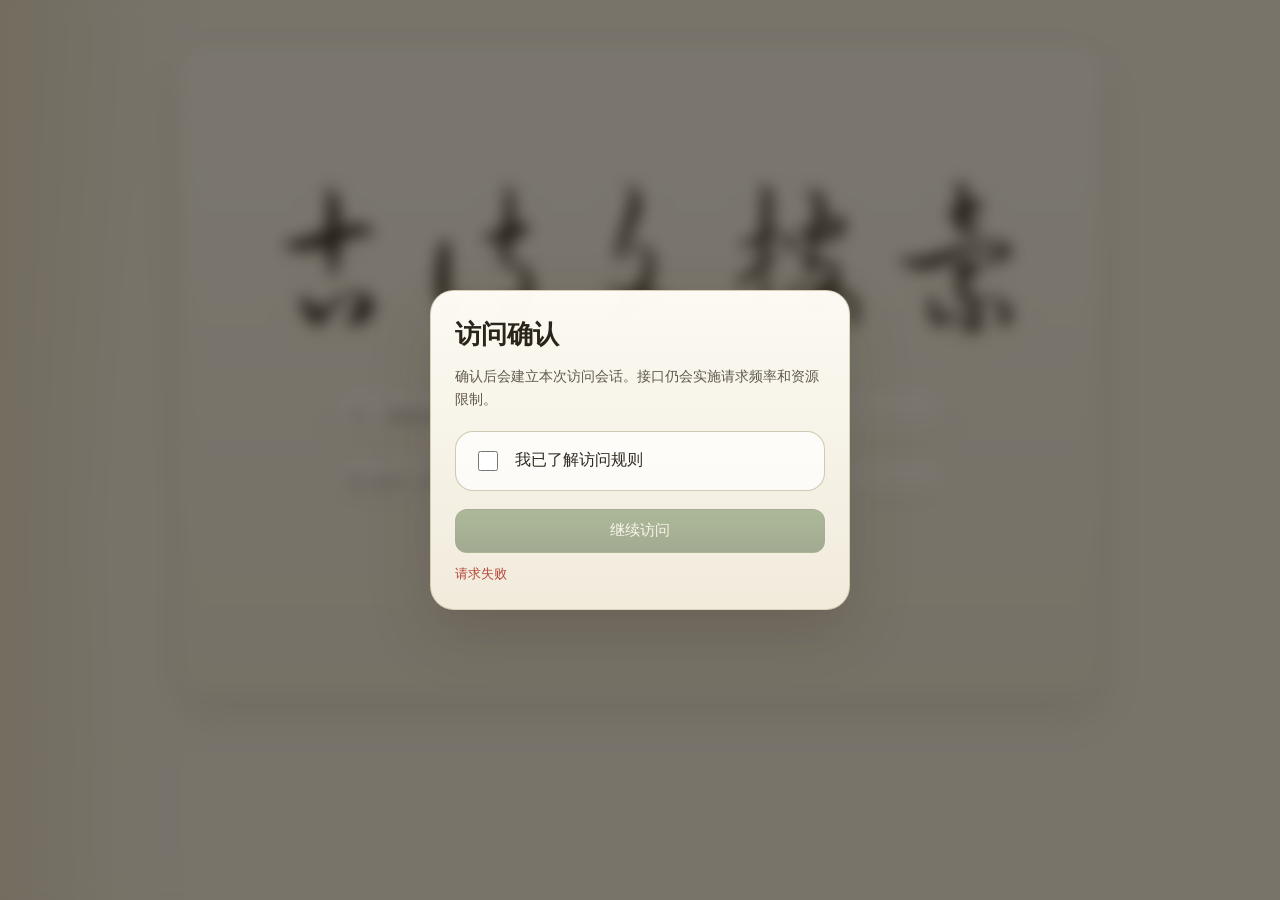
==== commit ae6a4836: "Harden main deployment security" ====
--- a/index.html
+++ b/index.html
@@ -35,11 +35,11 @@
 
   <div id="humanVerificationOverlay" class="human-verification-overlay" aria-modal="true" role="dialog" aria-labelledby="humanVerificationTitle">
     <div class="human-verification-card">
-      <h2 id="humanVerificationTitle" class="human-verification-title">访问前验证</h2>
-      <p class="human-verification-copy">为减少异常流量和爆破式访问，进入站点前需要先完成人机确认。这里只做一次轻量验证，勾选后即可继续。</p>
+      <h2 id="humanVerificationTitle" class="human-verification-title">访问确认</h2>
+      <p class="human-verification-copy">确认后会建立本次访问会话。接口仍会实施请求频率和资源限制。</p>
       <label class="human-verification-check" for="humanVerificationCheckbox">
         <input id="humanVerificationCheckbox" type="checkbox" />
-        <span>我不是机器人</span>
+        <span>我已了解访问规则</span>
       </label>
       <button id="humanVerificationButton" class="human-verification-action" type="button" disabled>继续访问</button>
       <div id="humanVerificationMessage" class="human-verification-message"></div>
